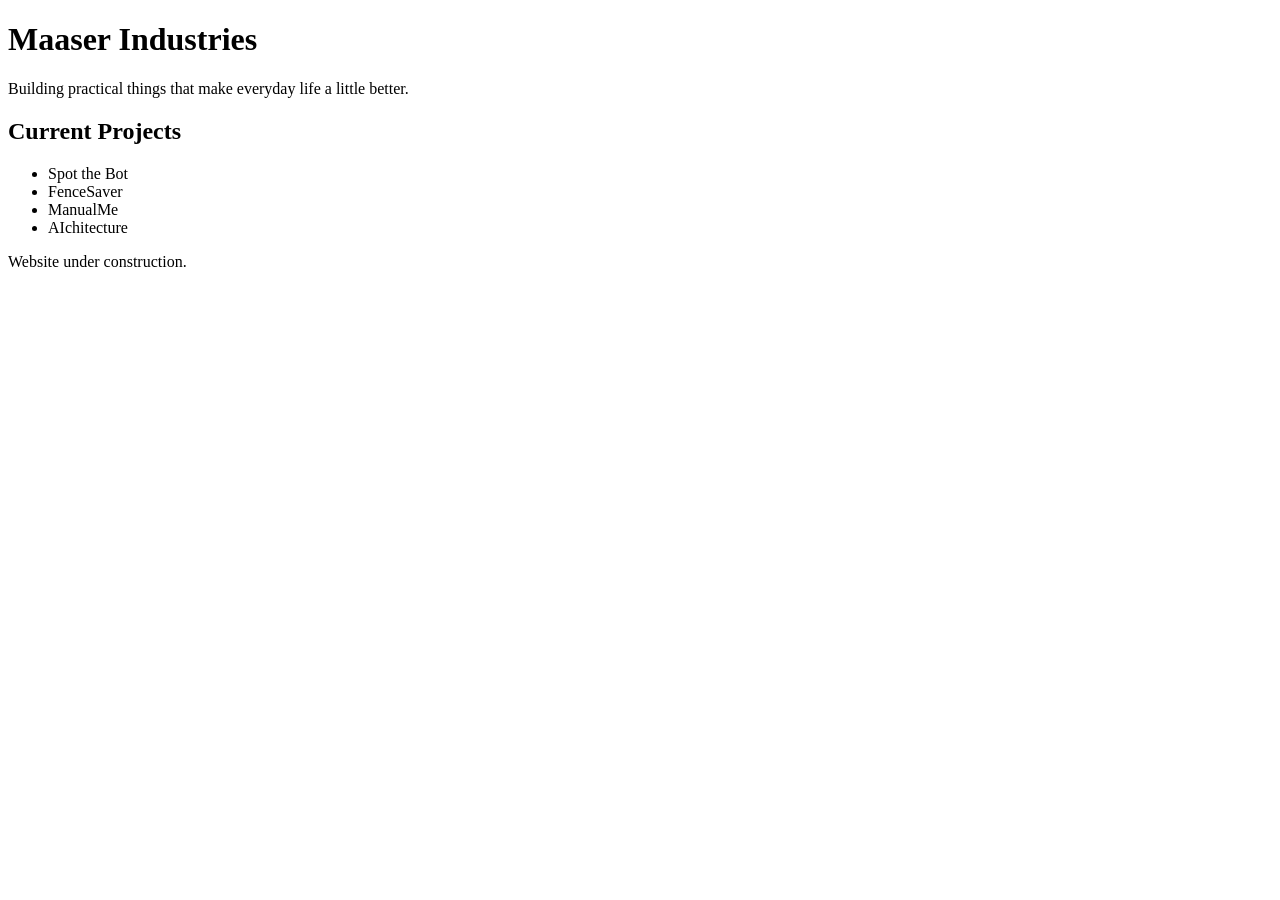
==== index.html @ af273f19 "Create index.html" ====
<!DOCTYPE html>
<html>
<head>
<title>Maaser Industries</title>
</head>
<body>

<h1>Maaser Industries</h1>

<p>Building practical things that make everyday life a little better.</p>

<h2>Current Projects</h2>

<ul>
<li>Spot the Bot</li>
<li>FenceSaver</li>
<li>ManualMe</li>
<li>AIchitecture</li>
</ul>

<p>Website under construction.</p>

</body>
</html>
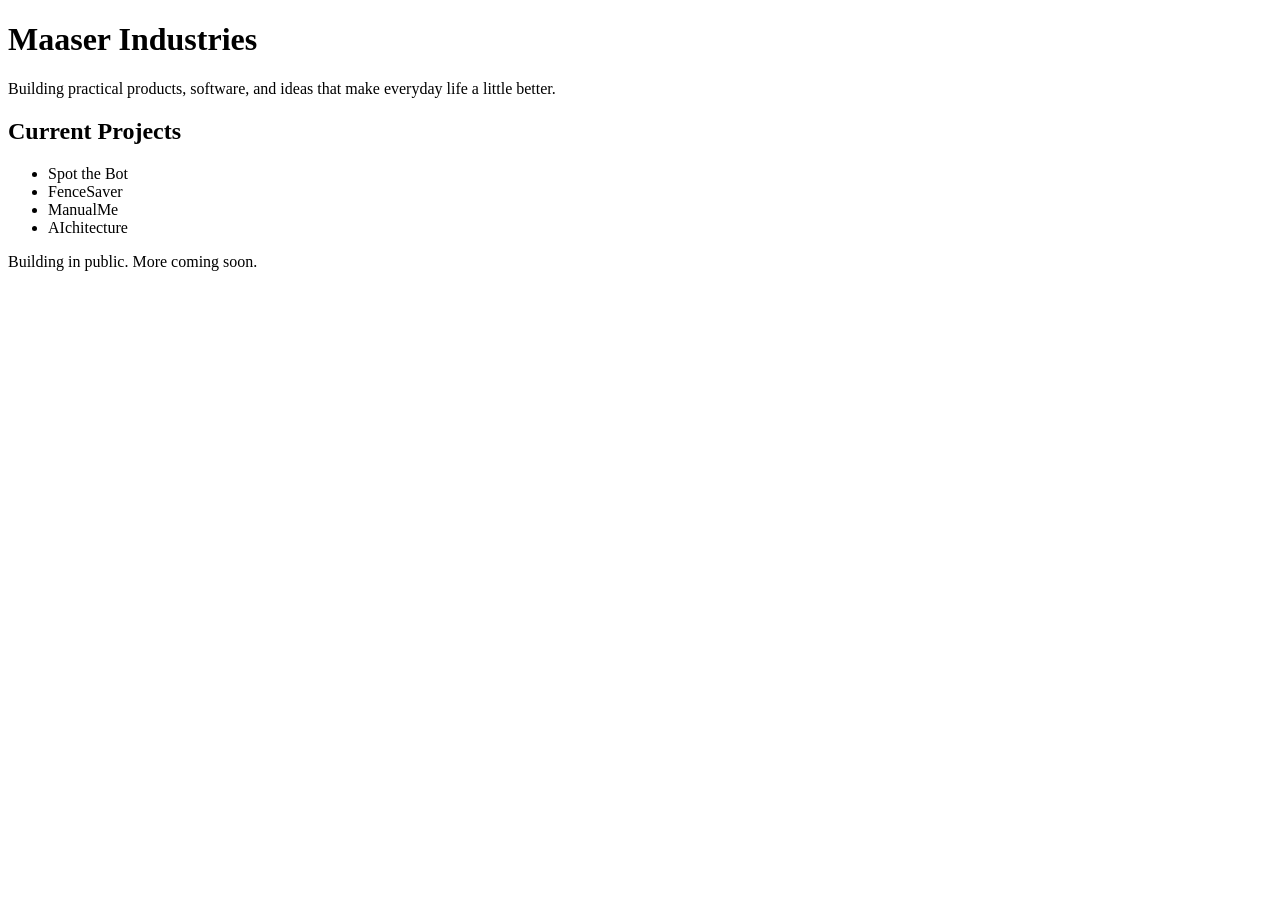
==== commit 40c70228: "Update index.html" ====
--- a/index.html
+++ b/index.html
@@ -1,24 +1,22 @@
 <!DOCTYPE html>
-<html>
+<html lang="en">
 <head>
-<title>Maaser Industries</title>
+  <meta charset="UTF-8" />
+  <meta name="viewport" content="width=device-width, initial-scale=1.0" />
+  <title>Maaser Industries</title>
 </head>
 <body>
+  <h1>Maaser Industries</h1>
+  <p>Building practical products, software, and ideas that make everyday life a little better.</p>
 
-<h1>Maaser Industries</h1>
+  <h2>Current Projects</h2>
+  <ul>
+    <li>Spot the Bot</li>
+    <li>FenceSaver</li>
+    <li>ManualMe</li>
+    <li>AIchitecture</li>
+  </ul>
 
-<p>Building practical things that make everyday life a little better.</p>
-
-<h2>Current Projects</h2>
-
-<ul>
-<li>Spot the Bot</li>
-<li>FenceSaver</li>
-<li>ManualMe</li>
-<li>AIchitecture</li>
-</ul>
-
-<p>Website under construction.</p>
-
+  <p>Building in public. More coming soon.</p>
 </body>
 </html>
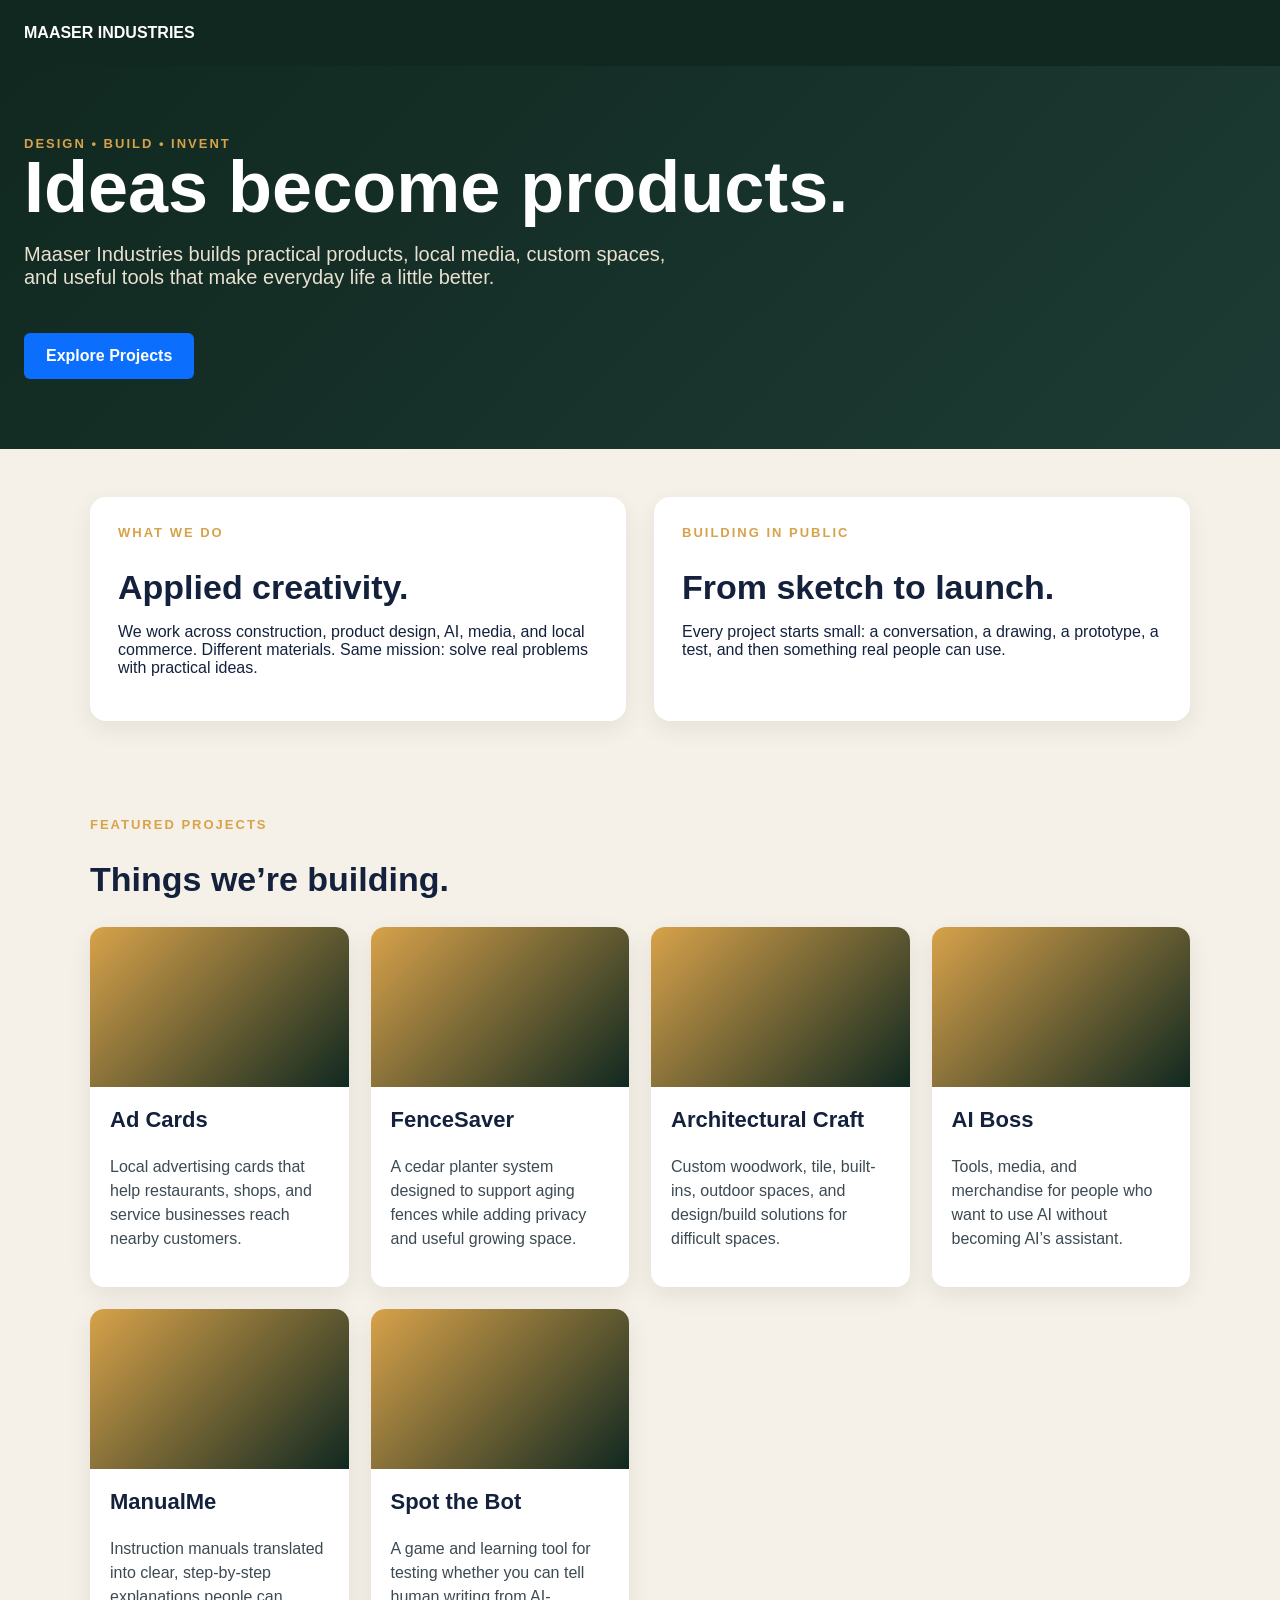
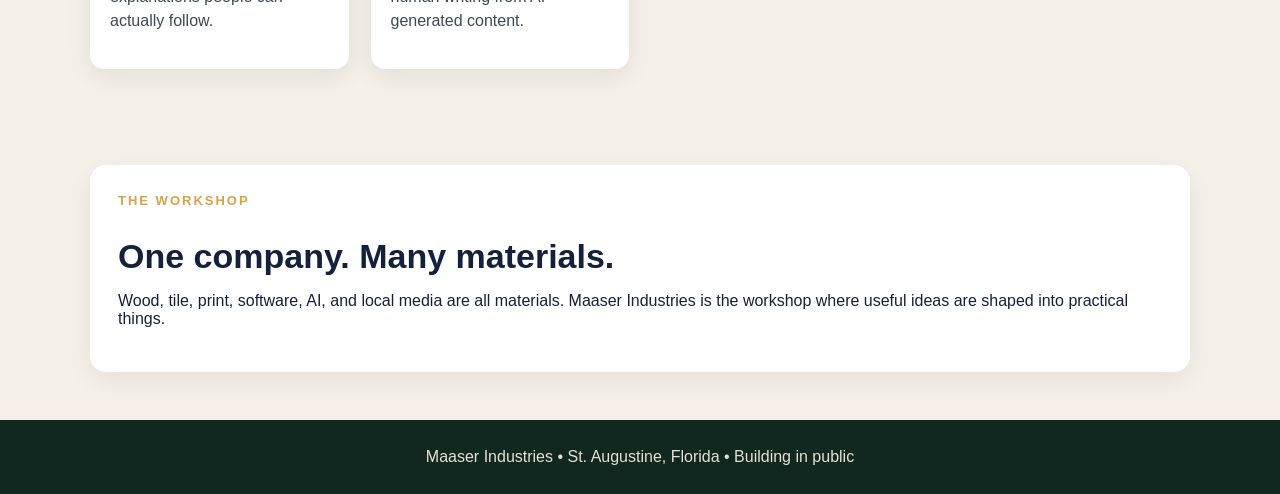
==== commit 154ed3fe: "Update index.html" ====
--- a/index.html
+++ b/index.html
@@ -4,19 +4,238 @@
   <meta charset="UTF-8" />
   <meta name="viewport" content="width=device-width, initial-scale=1.0" />
   <title>Maaser Industries</title>
+  <style>
+    body {
+      margin: 0;
+      font-family: Arial, sans-serif;
+      background: #f6f1e8;
+      color: #14213d;
+    }
+
+    header {
+      padding: 24px;
+      background: #102820;
+      color: white;
+    }
+
+    .hero {
+      padding: 70px 24px;
+      background: linear-gradient(135deg, #102820, #1d3b34);
+      color: white;
+    }
+
+    .hero h1 {
+      font-size: 48px;
+      line-height: 1;
+      margin: 0 0 18px;
+    }
+
+    .hero p {
+      font-size: 20px;
+      max-width: 650px;
+      color: #e8e0d0;
+    }
+
+    .tag {
+      color: #d8a24a;
+      text-transform: uppercase;
+      letter-spacing: 2px;
+      font-weight: bold;
+      font-size: 13px;
+    }
+
+    .button {
+      display: inline-block;
+      margin-top: 24px;
+      padding: 14px 22px;
+      background: #0b6efd;
+      color: white;
+      text-decoration: none;
+      border-radius: 6px;
+      font-weight: bold;
+    }
+
+    section {
+      padding: 48px 24px;
+      max-width: 1100px;
+      margin: auto;
+    }
+
+    h2 {
+      font-size: 34px;
+      margin-bottom: 12px;
+    }
+
+    .grid {
+      display: grid;
+      grid-template-columns: repeat(auto-fit, minmax(230px, 1fr));
+      gap: 22px;
+      margin-top: 28px;
+    }
+
+    .card {
+      background: white;
+      border-radius: 14px;
+      overflow: hidden;
+      box-shadow: 0 8px 24px rgba(0,0,0,.08);
+    }
+
+    .image {
+      height: 160px;
+      background: linear-gradient(135deg, #d8a24a, #102820);
+    }
+
+    .card-content {
+      padding: 20px;
+    }
+
+    .card h3 {
+      margin-top: 0;
+      font-size: 22px;
+    }
+
+    .card p {
+      color: #3d4a52;
+      line-height: 1.5;
+    }
+
+    .split {
+      display: grid;
+      grid-template-columns: 1fr;
+      gap: 28px;
+    }
+
+    .panel {
+      background: #fff;
+      padding: 28px;
+      border-radius: 16px;
+      box-shadow: 0 8px 24px rgba(0,0,0,.07);
+    }
+
+    footer {
+      padding: 28px;
+      background: #102820;
+      color: #e8e0d0;
+      text-align: center;
+    }
+
+    @media (min-width: 800px) {
+      .split {
+        grid-template-columns: 1fr 1fr;
+      }
+
+      .hero h1 {
+        font-size: 72px;
+      }
+    }
+  </style>
 </head>
+
 <body>
-  <h1>Maaser Industries</h1>
-  <p>Building practical products, software, and ideas that make everyday life a little better.</p>
-
-  <h2>Current Projects</h2>
-  <ul>
-    <li>Spot the Bot</li>
-    <li>FenceSaver</li>
-    <li>ManualMe</li>
-    <li>AIchitecture</li>
-  </ul>
-
-  <p>Building in public. More coming soon.</p>
+  <header>
+    <strong>MAASER INDUSTRIES</strong>
+  </header>
+
+  <div class="hero">
+    <div class="tag">Design • Build • Invent</div>
+    <h1>Ideas become products.</h1>
+    <p>
+      Maaser Industries builds practical products, local media, custom spaces,
+      and useful tools that make everyday life a little better.
+    </p>
+    <a class="button" href="#projects">Explore Projects</a>
+  </div>
+
+  <section>
+    <div class="split">
+      <div class="panel">
+        <div class="tag">What we do</div>
+        <h2>Applied creativity.</h2>
+        <p>
+          We work across construction, product design, AI, media, and local commerce.
+          Different materials. Same mission: solve real problems with practical ideas.
+        </p>
+      </div>
+
+      <div class="panel">
+        <div class="tag">Building in public</div>
+        <h2>From sketch to launch.</h2>
+        <p>
+          Every project starts small: a conversation, a drawing, a prototype,
+          a test, and then something real people can use.
+        </p>
+      </div>
+    </div>
+  </section>
+
+  <section id="projects">
+    <div class="tag">Featured projects</div>
+    <h2>Things we’re building.</h2>
+
+    <div class="grid">
+      <div class="card">
+        <div class="image"></div>
+        <div class="card-content">
+          <h3>Ad Cards</h3>
+          <p>Local advertising cards that help restaurants, shops, and service businesses reach nearby customers.</p>
+        </div>
+      </div>
+
+      <div class="card">
+        <div class="image"></div>
+        <div class="card-content">
+          <h3>FenceSaver</h3>
+          <p>A cedar planter system designed to support aging fences while adding privacy and useful growing space.</p>
+        </div>
+      </div>
+
+      <div class="card">
+        <div class="image"></div>
+        <div class="card-content">
+          <h3>Architectural Craft</h3>
+          <p>Custom woodwork, tile, built-ins, outdoor spaces, and design/build solutions for difficult spaces.</p>
+        </div>
+      </div>
+
+      <div class="card">
+        <div class="image"></div>
+        <div class="card-content">
+          <h3>AI Boss</h3>
+          <p>Tools, media, and merchandise for people who want to use AI without becoming AI’s assistant.</p>
+        </div>
+      </div>
+
+      <div class="card">
+        <div class="image"></div>
+        <div class="card-content">
+          <h3>ManualMe</h3>
+          <p>Instruction manuals translated into clear, step-by-step explanations people can actually follow.</p>
+        </div>
+      </div>
+
+      <div class="card">
+        <div class="image"></div>
+        <div class="card-content">
+          <h3>Spot the Bot</h3>
+          <p>A game and learning tool for testing whether you can tell human writing from AI-generated content.</p>
+        </div>
+      </div>
+    </div>
+  </section>
+
+  <section>
+    <div class="panel">
+      <div class="tag">The workshop</div>
+      <h2>One company. Many materials.</h2>
+      <p>
+        Wood, tile, print, software, AI, and local media are all materials.
+        Maaser Industries is the workshop where useful ideas are shaped into practical things.
+      </p>
+    </div>
+  </section>
+
+  <footer>
+    Maaser Industries • St. Augustine, Florida • Building in public
+  </footer>
 </body>
 </html>
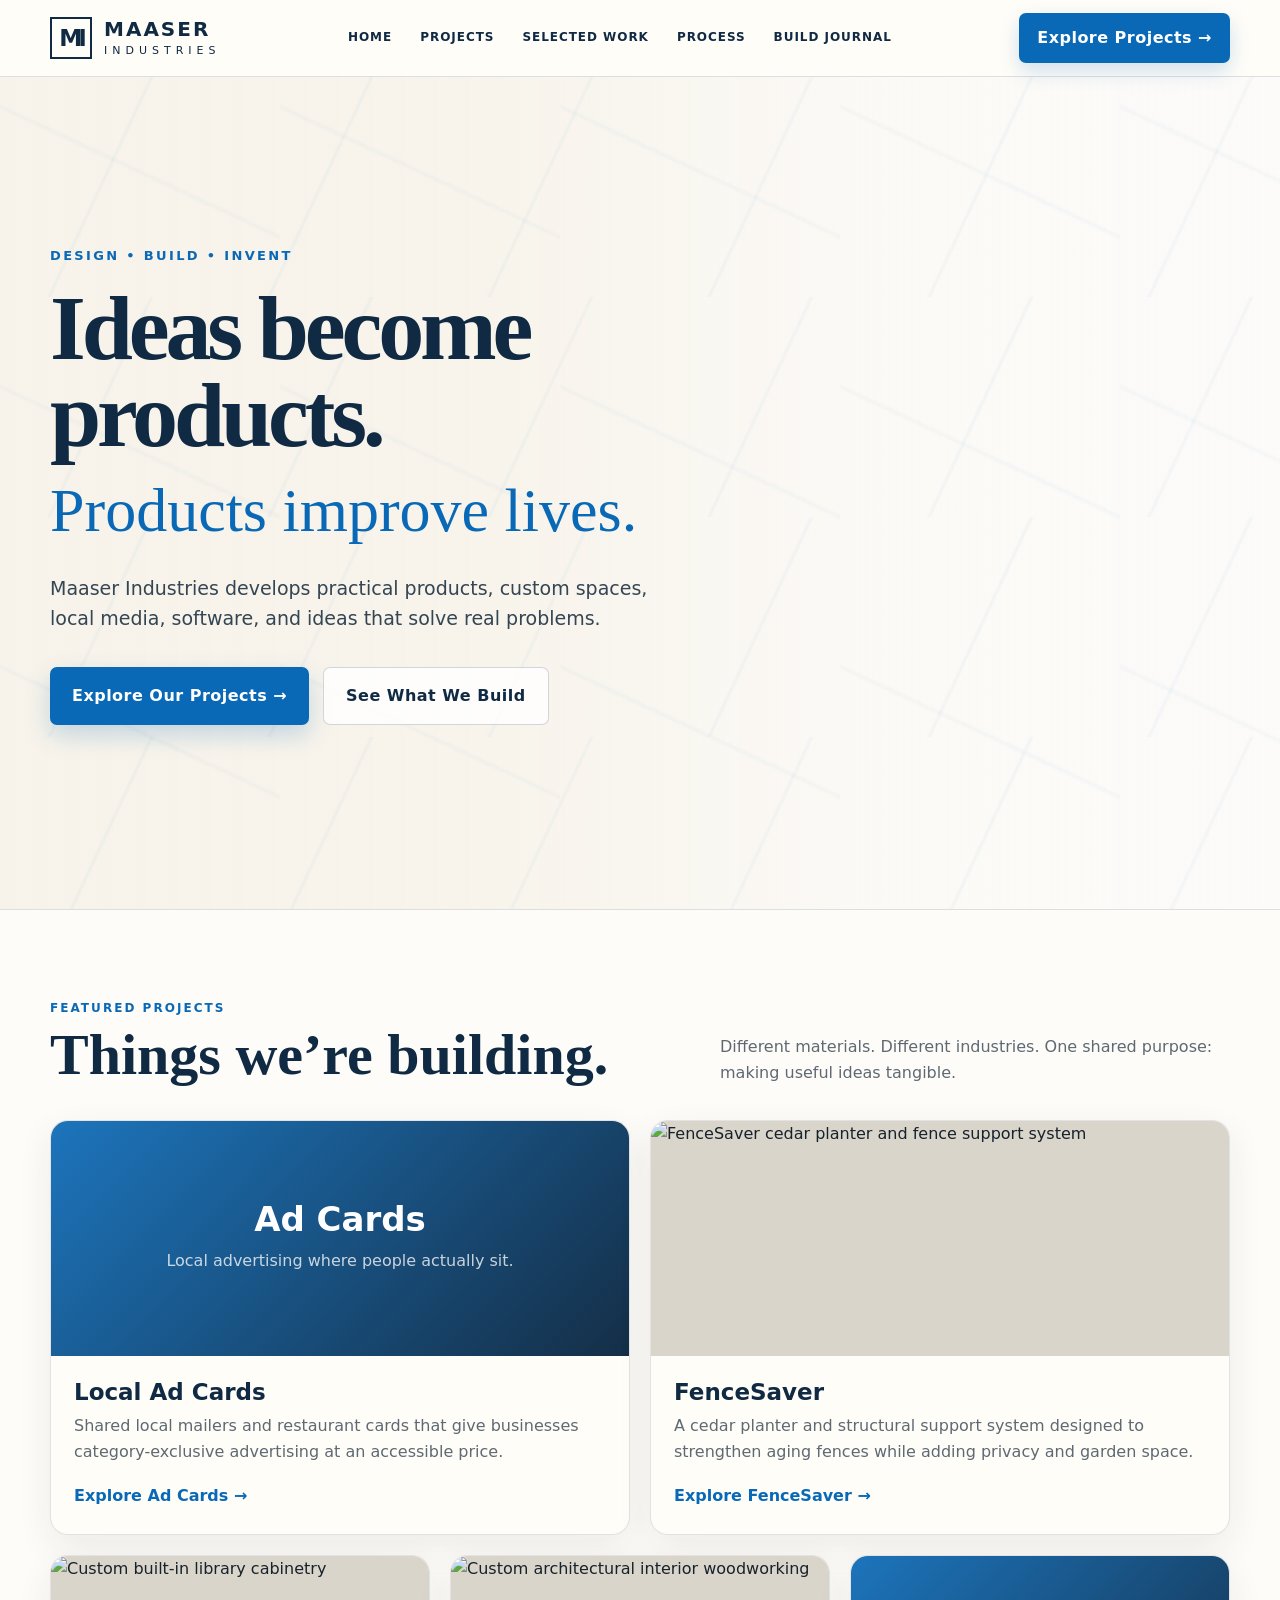
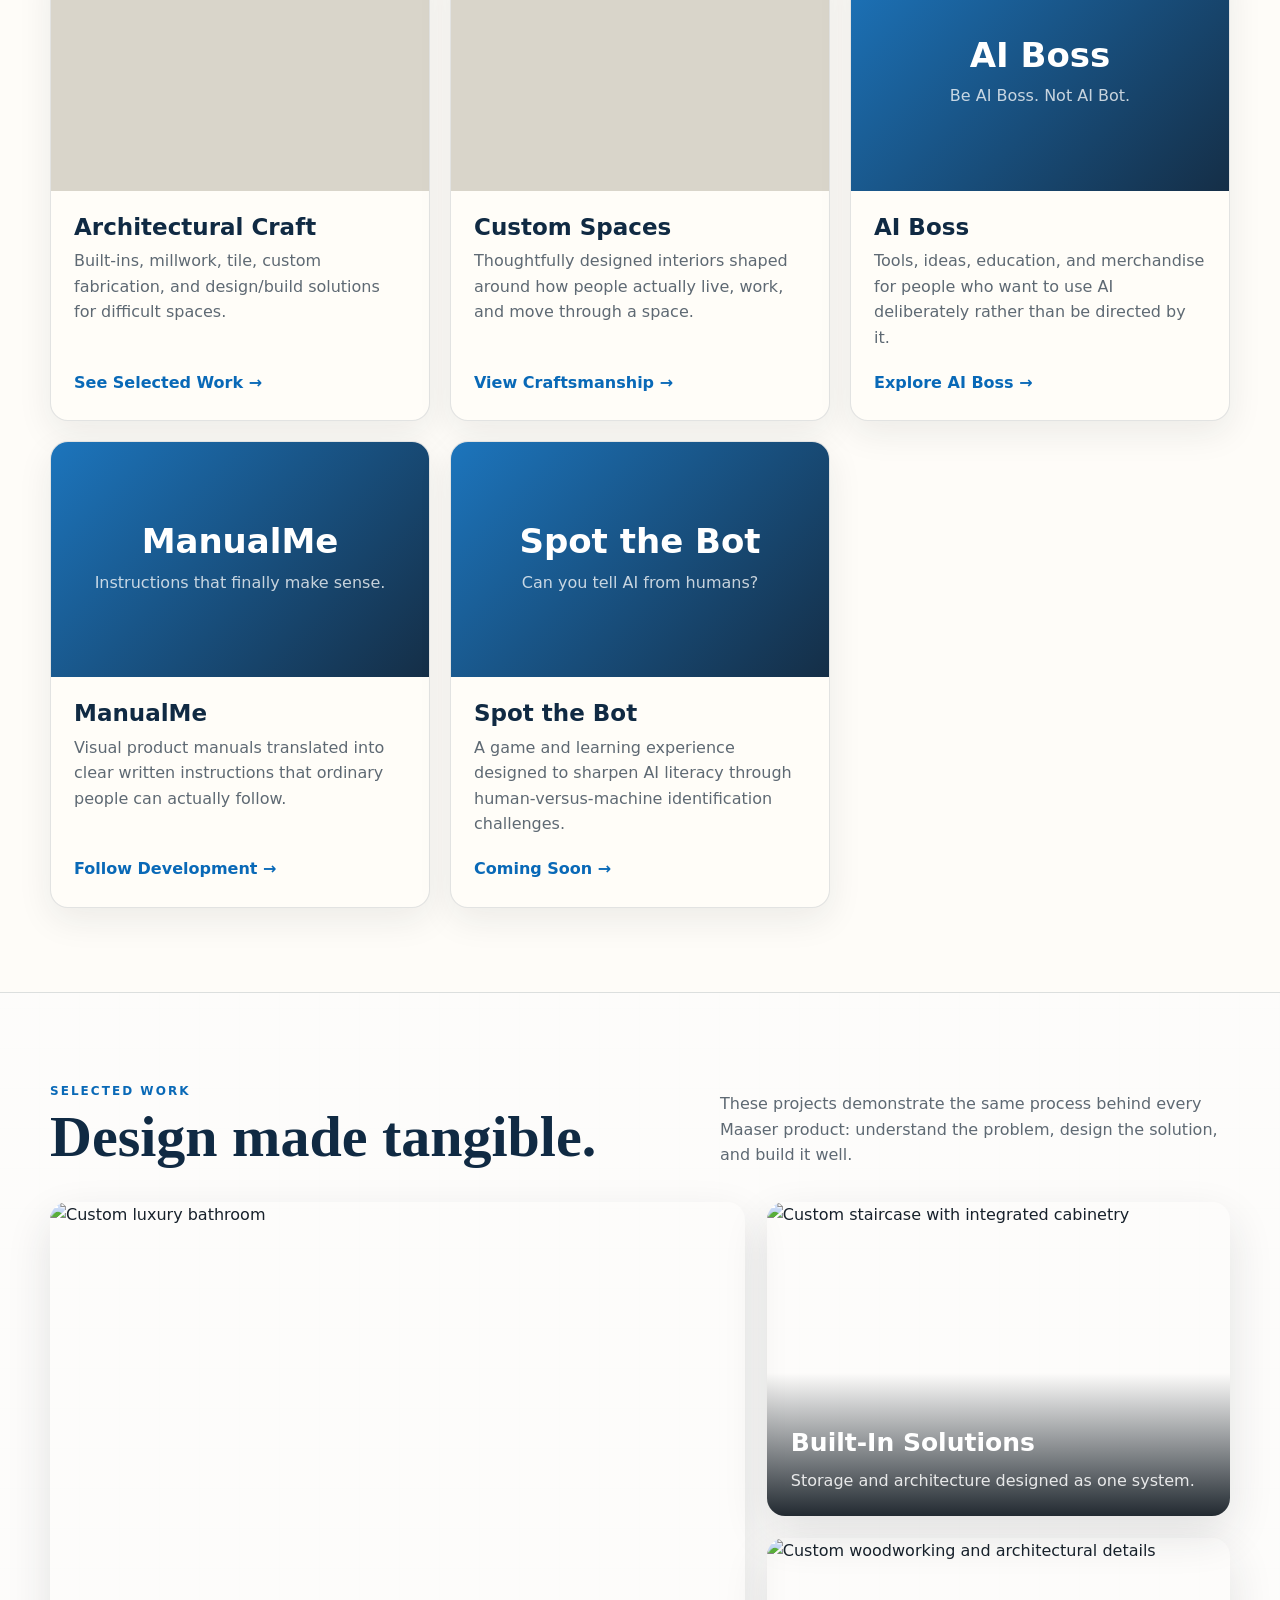
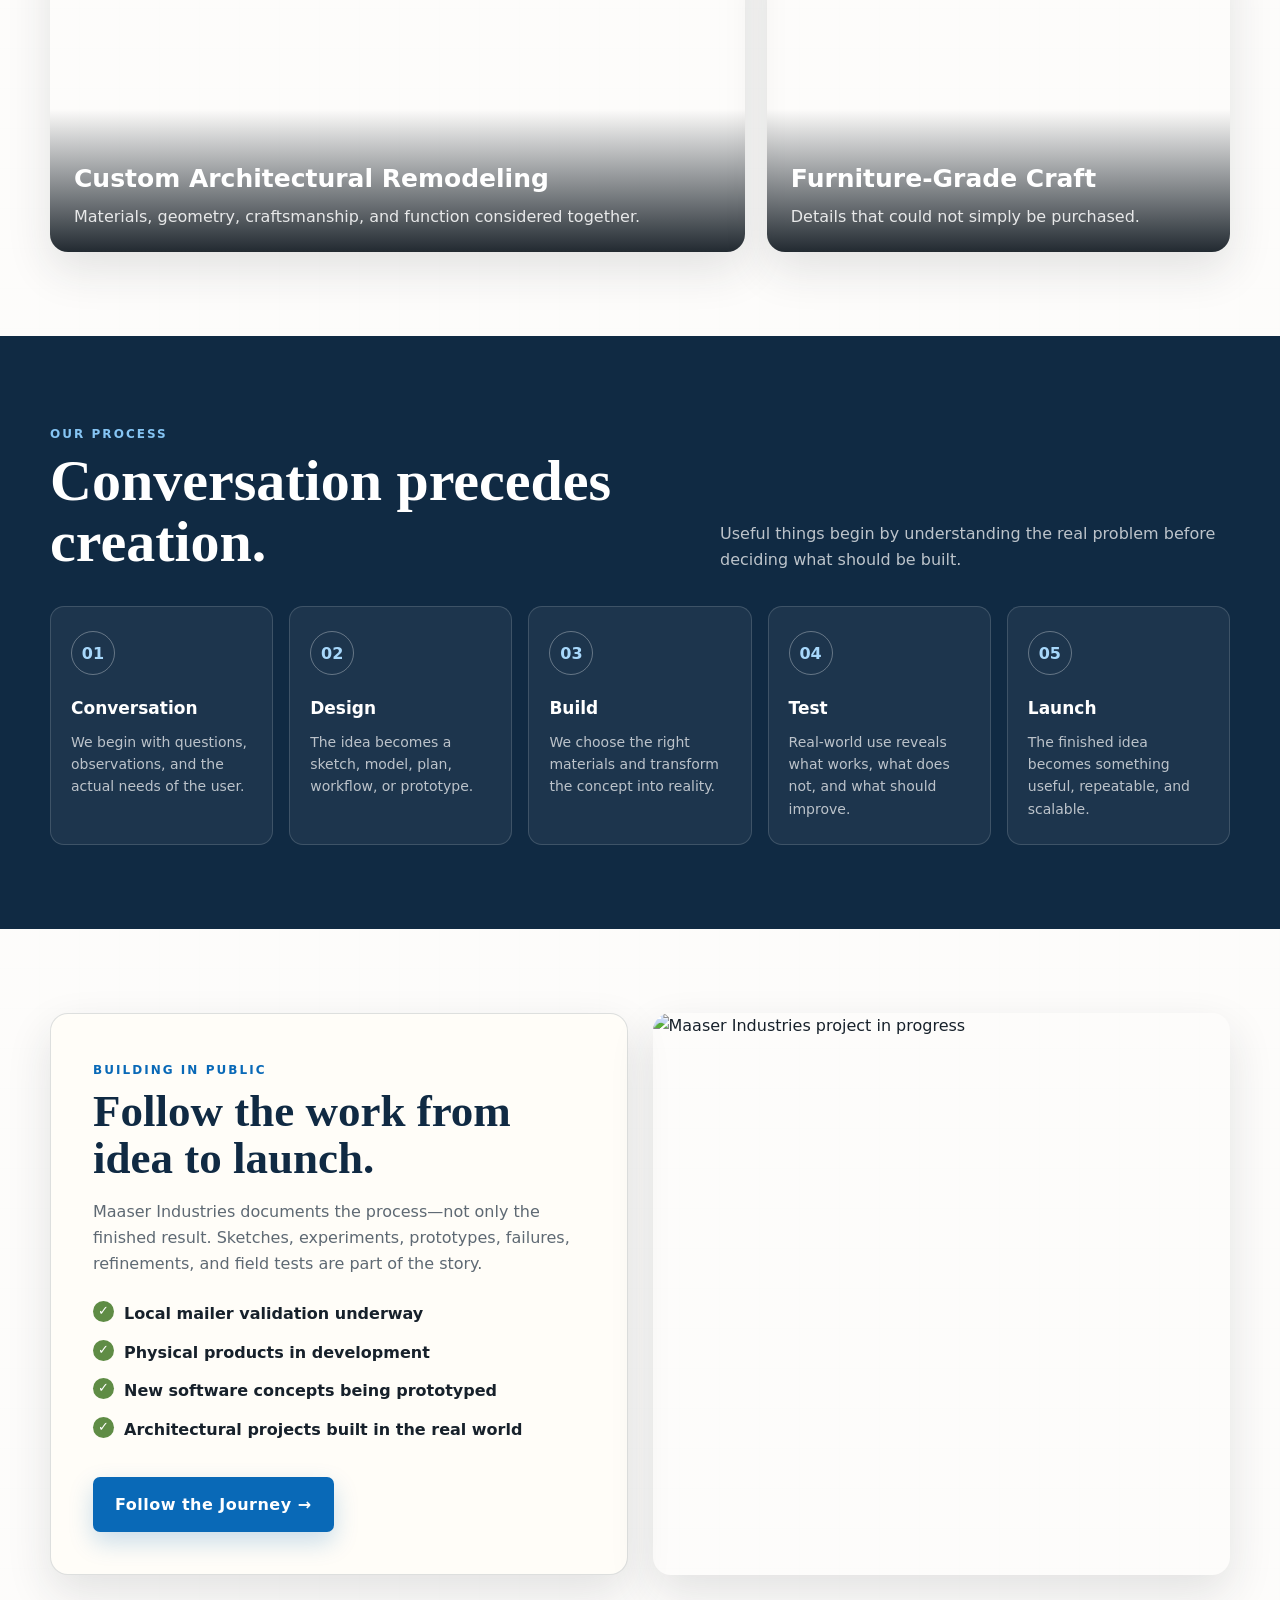
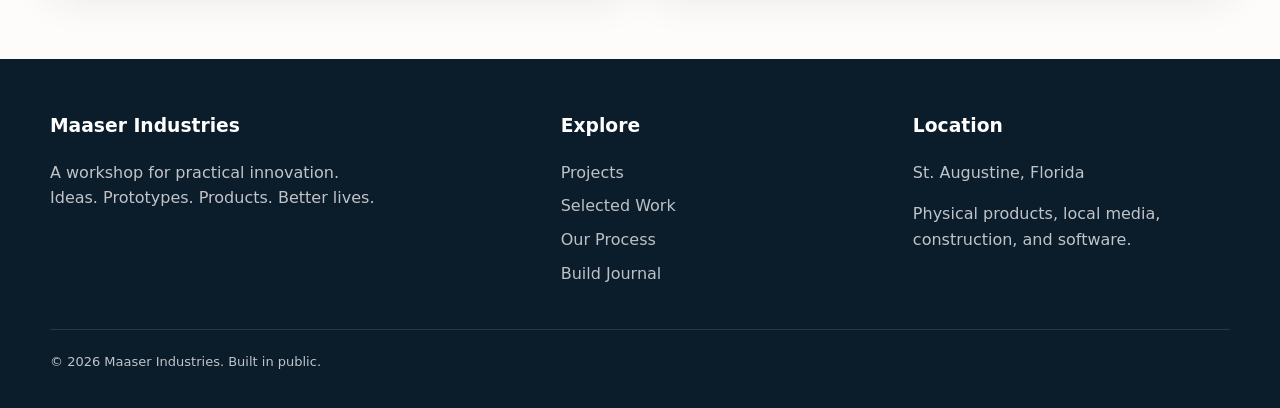
==== commit ca3876fa: "Update index.html" ====
--- a/index.html
+++ b/index.html
@@ -1,241 +1,1200 @@
 <!DOCTYPE html>
 <html lang="en">
 <head>
-  <meta charset="UTF-8" />
-  <meta name="viewport" content="width=device-width, initial-scale=1.0" />
-  <title>Maaser Industries</title>
+  <meta charset="UTF-8">
+  <meta name="viewport" content="width=device-width, initial-scale=1.0">
+
+  <title>Maaser Industries | Design • Build • Invent</title>
+
+  <meta
+    name="description"
+    content="Maaser Industries develops practical products, architectural craftsmanship, local media, software, and ideas that solve real problems."
+  >
+
   <style>
+    :root {
+      --navy: #102a43;
+      --blue: #0969b7;
+      --blue-dark: #07538f;
+      --green: #395d48;
+      --cream: #f5f0e7;
+      --paper: #fffdf8;
+      --wood: #b7824b;
+      --gold: #c99a53;
+      --ink: #17212b;
+      --muted: #5e6973;
+      --line: rgba(16, 42, 67, 0.14);
+      --shadow: 0 18px 45px rgba(30, 42, 50, 0.12);
+      --radius: 18px;
+    }
+
+    * {
+      box-sizing: border-box;
+    }
+
+    html {
+      scroll-behavior: smooth;
+    }
+
     body {
       margin: 0;
-      font-family: Arial, sans-serif;
-      background: #f6f1e8;
-      color: #14213d;
-    }
-
-    header {
-      padding: 24px;
-      background: #102820;
+      font-family:
+        Inter, ui-sans-serif, system-ui, -apple-system,
+        BlinkMacSystemFont, "Segoe UI", sans-serif;
+      background:
+        linear-gradient(rgba(255,255,255,.82), rgba(255,255,255,.82)),
+        repeating-linear-gradient(
+          0deg,
+          transparent 0,
+          transparent 39px,
+          rgba(9,105,183,.055) 40px
+        ),
+        repeating-linear-gradient(
+          90deg,
+          transparent 0,
+          transparent 39px,
+          rgba(9,105,183,.055) 40px
+        ),
+        var(--cream);
+      color: var(--ink);
+      line-height: 1.6;
+    }
+
+    img {
+      max-width: 100%;
+    }
+
+    a {
+      color: inherit;
+    }
+
+    .container {
+      width: min(1180px, calc(100% - 36px));
+      margin: auto;
+    }
+
+    /* Navigation */
+
+    .site-header {
+      position: sticky;
+      top: 0;
+      z-index: 100;
+      background: rgba(255, 253, 248, 0.93);
+      backdrop-filter: blur(14px);
+      border-bottom: 1px solid var(--line);
+    }
+
+    .nav {
+      min-height: 76px;
+      display: flex;
+      align-items: center;
+      justify-content: space-between;
+      gap: 24px;
+    }
+
+    .brand {
+      display: flex;
+      align-items: center;
+      gap: 12px;
+      text-decoration: none;
+      color: var(--navy);
+    }
+
+    .brand-mark {
+      width: 42px;
+      height: 42px;
+      border: 2px solid var(--navy);
+      display: grid;
+      place-items: center;
+      font-weight: 900;
+      font-size: 23px;
+      letter-spacing: -4px;
+    }
+
+    .brand-text {
+      line-height: 1.05;
+    }
+
+    .brand-text strong {
+      display: block;
+      font-size: 20px;
+      letter-spacing: 2px;
+    }
+
+    .brand-text span {
+      display: block;
+      font-size: 11px;
+      letter-spacing: 5px;
+      margin-top: 5px;
+    }
+
+    .nav-links {
+      display: flex;
+      align-items: center;
+      gap: 28px;
+    }
+
+    .nav-links a {
+      text-decoration: none;
+      text-transform: uppercase;
+      font-weight: 750;
+      letter-spacing: .08em;
+      font-size: 12px;
+      color: var(--navy);
+    }
+
+    .nav-links a:hover {
+      color: var(--blue);
+    }
+
+    .nav-button,
+    .button {
+      display: inline-flex;
+      align-items: center;
+      justify-content: center;
+      gap: 10px;
+      border-radius: 7px;
+      text-decoration: none;
+      font-weight: 800;
+      letter-spacing: .03em;
+      transition: transform .2s ease, box-shadow .2s ease, background .2s ease;
+    }
+
+    .nav-button {
+      padding: 12px 18px;
+      color: white !important;
+      background: var(--blue);
+      box-shadow: 0 8px 20px rgba(9, 105, 183, .2);
+    }
+
+    .nav-button:hover,
+    .button:hover {
+      transform: translateY(-2px);
+    }
+
+    /* Hero */
+
+    .hero {
+      position: relative;
+      min-height: 680px;
+      display: flex;
+      align-items: center;
+      overflow: hidden;
+      background:
+        linear-gradient(
+          90deg,
+          rgba(247, 243, 234, .98) 0%,
+          rgba(247, 243, 234, .92) 38%,
+          rgba(247, 243, 234, .3) 67%,
+          rgba(247, 243, 234, .08) 100%
+        ),
+        url("images/Fifth%20beams_02.WEBP") center / cover no-repeat;
+    }
+
+    .hero::before {
+      content: "";
+      position: absolute;
+      inset: 0;
+      opacity: .23;
+      pointer-events: none;
+      background:
+        linear-gradient(115deg, transparent 46%, rgba(9,105,183,.18) 47%, transparent 48%),
+        linear-gradient(25deg, transparent 60%, rgba(9,105,183,.14) 61%, transparent 62%);
+      background-size: 220px 220px, 280px 280px;
+    }
+
+    .hero-content {
+      position: relative;
+      z-index: 2;
+      width: min(660px, 100%);
+      padding: 85px 0 100px;
+    }
+
+    .eyebrow {
+      margin: 0 0 18px;
+      color: var(--blue);
+      text-transform: uppercase;
+      font-size: 13px;
+      font-weight: 900;
+      letter-spacing: .18em;
+    }
+
+    .hero h1 {
+      margin: 0;
+      max-width: 650px;
+      font-family: Georgia, "Times New Roman", serif;
+      color: var(--navy);
+      font-size: clamp(52px, 8vw, 92px);
+      line-height: .95;
+      letter-spacing: -.045em;
+    }
+
+    .hero-script {
+      display: block;
+      margin-top: 18px;
+      color: var(--blue);
+      font-family: "Brush Script MT", "Segoe Script", cursive;
+      font-size: clamp(36px, 5vw, 62px);
+      font-weight: 400;
+      line-height: 1.05;
+      letter-spacing: 0;
+    }
+
+    .hero-copy {
+      max-width: 610px;
+      margin: 30px 0 0;
+      color: #344553;
+      font-size: 19px;
+    }
+
+    .hero-actions {
+      display: flex;
+      flex-wrap: wrap;
+      gap: 14px;
+      margin-top: 34px;
+    }
+
+    .button {
+      padding: 15px 22px;
+      background: var(--blue);
       color: white;
-    }
-
-    .hero {
-      padding: 70px 24px;
-      background: linear-gradient(135deg, #102820, #1d3b34);
+      box-shadow: 0 10px 25px rgba(9,105,183,.22);
+    }
+
+    .button.secondary {
+      background: rgba(255,255,255,.78);
+      border: 1px solid rgba(16,42,67,.18);
+      color: var(--navy);
+      box-shadow: none;
+    }
+
+    /* General sections */
+
+    section {
+      padding: 84px 0;
+    }
+
+    .section-heading {
+      display: flex;
+      justify-content: space-between;
+      align-items: end;
+      gap: 30px;
+      margin-bottom: 34px;
+    }
+
+    .section-heading h2 {
+      margin: 5px 0 0;
+      color: var(--navy);
+      font-family: Georgia, "Times New Roman", serif;
+      font-size: clamp(38px, 5vw, 58px);
+      line-height: 1.05;
+    }
+
+    .section-heading p {
+      max-width: 510px;
+      margin: 0;
+      color: var(--muted);
+    }
+
+    .small-label {
+      color: var(--blue);
+      text-transform: uppercase;
+      font-weight: 900;
+      letter-spacing: .17em;
+      font-size: 12px;
+    }
+
+    /* Featured projects */
+
+    .projects {
+      background: rgba(255,253,248,.82);
+      border-top: 1px solid var(--line);
+      border-bottom: 1px solid var(--line);
+    }
+
+    .project-grid {
+      display: grid;
+      grid-template-columns: repeat(12, 1fr);
+      gap: 20px;
+    }
+
+    .project-card {
+      grid-column: span 4;
+      position: relative;
+      overflow: hidden;
+      min-height: 390px;
+      display: flex;
+      flex-direction: column;
+      background: var(--paper);
+      border: 1px solid rgba(16,42,67,.12);
+      border-radius: var(--radius);
+      box-shadow: 0 12px 35px rgba(24,35,42,.08);
+      transition: transform .25s ease, box-shadow .25s ease;
+    }
+
+    .project-card:hover {
+      transform: translateY(-5px);
+      box-shadow: var(--shadow);
+    }
+
+    .project-card.wide {
+      grid-column: span 6;
+    }
+
+    .project-image {
+      width: 100%;
+      height: 235px;
+      display: block;
+      object-fit: cover;
+      background: #d9d5ca;
+    }
+
+    .project-content {
+      padding: 23px 23px 25px;
+      display: flex;
+      flex: 1;
+      flex-direction: column;
+    }
+
+    .project-content h3 {
+      margin: 0 0 8px;
+      color: var(--navy);
+      font-size: 23px;
+      line-height: 1.15;
+    }
+
+    .project-content p {
+      margin: 0;
+      color: var(--muted);
+    }
+
+    .project-link {
+      display: inline-flex;
+      align-items: center;
+      gap: 8px;
+      margin-top: auto;
+      padding-top: 19px;
+      color: var(--blue);
+      text-decoration: none;
+      font-weight: 800;
+    }
+
+    .placeholder-image {
+      height: 235px;
+      display: grid;
+      place-items: center;
+      padding: 35px;
+      background:
+        linear-gradient(135deg, rgba(9,105,183,.92), rgba(16,42,67,.98));
       color: white;
-    }
-
-    .hero h1 {
-      font-size: 48px;
-      line-height: 1;
-      margin: 0 0 18px;
-    }
-
-    .hero p {
-      font-size: 20px;
-      max-width: 650px;
-      color: #e8e0d0;
-    }
-
-    .tag {
-      color: #d8a24a;
-      text-transform: uppercase;
-      letter-spacing: 2px;
-      font-weight: bold;
+      text-align: center;
+    }
+
+    .placeholder-image strong {
+      display: block;
+      font-size: 34px;
+      line-height: 1.05;
+    }
+
+    .placeholder-image span {
+      display: block;
+      margin-top: 10px;
+      opacity: .76;
+    }
+
+    /* Selected work */
+
+    .work-grid {
+      display: grid;
+      grid-template-columns: 1.2fr .8fr;
+      gap: 22px;
+    }
+
+    .work-large,
+    .work-small {
+      position: relative;
+      overflow: hidden;
+      border-radius: var(--radius);
+      box-shadow: var(--shadow);
+    }
+
+    .work-large {
+      min-height: 650px;
+    }
+
+    .work-small {
+      min-height: 314px;
+    }
+
+    .work-stack {
+      display: grid;
+      grid-template-rows: 1fr 1fr;
+      gap: 22px;
+    }
+
+    .work-grid img {
+      position: absolute;
+      inset: 0;
+      width: 100%;
+      height: 100%;
+      object-fit: cover;
+    }
+
+    .work-caption {
+      position: absolute;
+      inset: auto 0 0;
+      padding: 50px 24px 22px;
+      color: white;
+      background: linear-gradient(transparent, rgba(10,19,27,.9));
+    }
+
+    .work-caption h3 {
+      margin: 0 0 5px;
+      font-size: 25px;
+    }
+
+    .work-caption p {
+      margin: 0;
+      opacity: .86;
+    }
+
+    /* Process */
+
+    .process {
+      background: var(--navy);
+      color: white;
+    }
+
+    .process .small-label {
+      color: #86c5f4;
+    }
+
+    .process .section-heading h2 {
+      color: white;
+    }
+
+    .process .section-heading p {
+      color: rgba(255,255,255,.72);
+    }
+
+    .process-grid {
+      display: grid;
+      grid-template-columns: repeat(5, 1fr);
+      gap: 16px;
+    }
+
+    .process-step {
+      position: relative;
+      padding: 24px 20px;
+      border: 1px solid rgba(255,255,255,.15);
+      border-radius: 14px;
+      background: rgba(255,255,255,.055);
+    }
+
+    .step-number {
+      display: grid;
+      width: 44px;
+      height: 44px;
+      margin-bottom: 20px;
+      place-items: center;
+      border: 1px solid rgba(255,255,255,.32);
+      border-radius: 50%;
+      color: #a8d8fb;
+      font-weight: 900;
+    }
+
+    .process-step h3 {
+      margin: 0 0 8px;
+      color: white;
+      font-size: 17px;
+    }
+
+    .process-step p {
+      margin: 0;
+      color: rgba(255,255,255,.7);
+      font-size: 14px;
+    }
+
+    /* Building in public */
+
+    .journal-grid {
+      display: grid;
+      grid-template-columns: 1fr 1fr;
+      align-items: stretch;
+      gap: 25px;
+    }
+
+    .journal-copy,
+    .journal-image {
+      border-radius: var(--radius);
+      overflow: hidden;
+      box-shadow: var(--shadow);
+    }
+
+    .journal-copy {
+      padding: 42px;
+      background: var(--paper);
+      border: 1px solid var(--line);
+    }
+
+    .journal-copy h2 {
+      margin: 6px 0 18px;
+      color: var(--navy);
+      font-family: Georgia, "Times New Roman", serif;
+      font-size: 45px;
+      line-height: 1.04;
+    }
+
+    .journal-copy p {
+      color: var(--muted);
+    }
+
+    .check-list {
+      display: grid;
+      gap: 13px;
+      margin: 25px 0 0;
+      padding: 0;
+      list-style: none;
+    }
+
+    .check-list li {
+      position: relative;
+      padding-left: 31px;
+      font-weight: 650;
+    }
+
+    .check-list li::before {
+      content: "✓";
+      position: absolute;
+      left: 0;
+      top: 0;
+      display: grid;
+      place-items: center;
+      width: 21px;
+      height: 21px;
+      border-radius: 50%;
+      background: #5f8c45;
+      color: white;
       font-size: 13px;
     }
 
-    .button {
-      display: inline-block;
-      margin-top: 24px;
-      padding: 14px 22px;
-      background: #0b6efd;
+    .journal-image {
+      min-height: 470px;
+      position: relative;
+    }
+
+    .journal-image img {
+      width: 100%;
+      height: 100%;
+      object-fit: cover;
+      position: absolute;
+      inset: 0;
+    }
+
+    /* Footer */
+
+    footer {
+      padding: 52px 0 35px;
+      background: #0b1c2b;
+      color: rgba(255,255,255,.74);
+    }
+
+    .footer-grid {
+      display: grid;
+      grid-template-columns: 1.5fr 1fr 1fr;
+      gap: 35px;
+    }
+
+    footer h3 {
       color: white;
+      margin-top: 0;
+    }
+
+    footer a {
+      display: block;
+      margin: 8px 0;
+      color: rgba(255,255,255,.73);
       text-decoration: none;
-      border-radius: 6px;
-      font-weight: bold;
-    }
-
-    section {
-      padding: 48px 24px;
-      max-width: 1100px;
-      margin: auto;
-    }
-
-    h2 {
-      font-size: 34px;
-      margin-bottom: 12px;
-    }
-
-    .grid {
-      display: grid;
-      grid-template-columns: repeat(auto-fit, minmax(230px, 1fr));
-      gap: 22px;
-      margin-top: 28px;
-    }
-
-    .card {
-      background: white;
-      border-radius: 14px;
-      overflow: hidden;
-      box-shadow: 0 8px 24px rgba(0,0,0,.08);
-    }
-
-    .image {
-      height: 160px;
-      background: linear-gradient(135deg, #d8a24a, #102820);
-    }
-
-    .card-content {
-      padding: 20px;
-    }
-
-    .card h3 {
-      margin-top: 0;
-      font-size: 22px;
-    }
-
-    .card p {
-      color: #3d4a52;
-      line-height: 1.5;
-    }
-
-    .split {
-      display: grid;
-      grid-template-columns: 1fr;
-      gap: 28px;
-    }
-
-    .panel {
-      background: #fff;
-      padding: 28px;
-      border-radius: 16px;
-      box-shadow: 0 8px 24px rgba(0,0,0,.07);
-    }
-
-    footer {
-      padding: 28px;
-      background: #102820;
-      color: #e8e0d0;
-      text-align: center;
-    }
-
-    @media (min-width: 800px) {
-      .split {
+    }
+
+    footer a:hover {
+      color: white;
+    }
+
+    .copyright {
+      margin-top: 35px;
+      padding-top: 22px;
+      border-top: 1px solid rgba(255,255,255,.12);
+      font-size: 13px;
+    }
+
+    /* Responsive */
+
+    @media (max-width: 920px) {
+      .nav-links {
+        display: none;
+      }
+
+      .hero {
+        min-height: 720px;
+        align-items: end;
+        background:
+          linear-gradient(
+            0deg,
+            rgba(247,243,234,.98) 0%,
+            rgba(247,243,234,.91) 45%,
+            rgba(247,243,234,.25) 100%
+          ),
+          url("images/Fifth%20beams_02.WEBP") center / cover no-repeat;
+      }
+
+      .hero-content {
+        padding: 300px 0 70px;
+      }
+
+      .project-card,
+      .project-card.wide {
+        grid-column: span 6;
+      }
+
+      .work-grid,
+      .journal-grid {
+        grid-template-columns: 1fr;
+      }
+
+      .work-large {
+        min-height: 530px;
+      }
+
+      .process-grid {
+        grid-template-columns: repeat(2, 1fr);
+      }
+
+      .footer-grid {
         grid-template-columns: 1fr 1fr;
       }
-
-      .hero h1 {
-        font-size: 72px;
+    }
+
+    @media (max-width: 610px) {
+      .container {
+        width: min(100% - 26px, 1180px);
+      }
+
+      .brand-text strong {
+        font-size: 16px;
+      }
+
+      .brand-text span {
+        font-size: 9px;
+      }
+
+      .nav-button {
+        padding: 10px 12px;
+        font-size: 11px;
+      }
+
+      .hero {
+        min-height: 670px;
+      }
+
+      .hero-content {
+        padding: 260px 0 55px;
+      }
+
+      .hero-copy {
+        font-size: 16px;
+      }
+
+      section {
+        padding: 62px 0;
+      }
+
+      .section-heading {
+        display: block;
+      }
+
+      .section-heading p {
+        margin-top: 15px;
+      }
+
+      .project-card,
+      .project-card.wide {
+        grid-column: 1 / -1;
+      }
+
+      .project-image,
+      .placeholder-image {
+        height: 225px;
+      }
+
+      .process-grid {
+        grid-template-columns: 1fr;
+      }
+
+      .journal-copy {
+        padding: 28px 22px;
+      }
+
+      .footer-grid {
+        grid-template-columns: 1fr;
       }
     }
   </style>
 </head>
 
 <body>
-  <header>
-    <strong>MAASER INDUSTRIES</strong>
+
+  <header class="site-header">
+    <div class="container nav">
+
+      <a class="brand" href="#">
+        <div class="brand-mark">MI</div>
+
+        <div class="brand-text">
+          <strong>MAASER</strong>
+          <span>INDUSTRIES</span>
+        </div>
+      </a>
+
+      <nav class="nav-links">
+        <a href="#">Home</a>
+        <a href="#projects">Projects</a>
+        <a href="#work">Selected Work</a>
+        <a href="#process">Process</a>
+        <a href="#journal">Build Journal</a>
+      </nav>
+
+      <a class="nav-button" href="#projects">
+        Explore Projects →
+      </a>
+
+    </div>
   </header>
 
-  <div class="hero">
-    <div class="tag">Design • Build • Invent</div>
-    <h1>Ideas become products.</h1>
-    <p>
-      Maaser Industries builds practical products, local media, custom spaces,
-      and useful tools that make everyday life a little better.
-    </p>
-    <a class="button" href="#projects">Explore Projects</a>
-  </div>
-
-  <section>
-    <div class="split">
-      <div class="panel">
-        <div class="tag">What we do</div>
-        <h2>Applied creativity.</h2>
-        <p>
-          We work across construction, product design, AI, media, and local commerce.
-          Different materials. Same mission: solve real problems with practical ideas.
-        </p>
+
+  <main>
+
+    <section class="hero">
+      <div class="container">
+
+        <div class="hero-content">
+          <p class="eyebrow">Design • Build • Invent</p>
+
+          <h1>
+            Ideas become products.
+            <span class="hero-script">Products improve lives.</span>
+          </h1>
+
+          <p class="hero-copy">
+            Maaser Industries develops practical products, custom spaces,
+            local media, software, and ideas that solve real problems.
+          </p>
+
+          <div class="hero-actions">
+            <a class="button" href="#projects">
+              Explore Our Projects →
+            </a>
+
+            <a class="button secondary" href="#work">
+              See What We Build
+            </a>
+          </div>
+        </div>
+
       </div>
-
-      <div class="panel">
-        <div class="tag">Building in public</div>
-        <h2>From sketch to launch.</h2>
-        <p>
-          Every project starts small: a conversation, a drawing, a prototype,
-          a test, and then something real people can use.
-        </p>
-      </div>
-    </div>
-  </section>
-
-  <section id="projects">
-    <div class="tag">Featured projects</div>
-    <h2>Things we’re building.</h2>
-
-    <div class="grid">
-      <div class="card">
-        <div class="image"></div>
-        <div class="card-content">
-          <h3>Ad Cards</h3>
-          <p>Local advertising cards that help restaurants, shops, and service businesses reach nearby customers.</p>
+    </section>
+
+
+    <section class="projects" id="projects">
+      <div class="container">
+
+        <div class="section-heading">
+          <div>
+            <span class="small-label">Featured Projects</span>
+            <h2>Things we’re building.</h2>
+          </div>
+
+          <p>
+            Different materials. Different industries. One shared purpose:
+            making useful ideas tangible.
+          </p>
+        </div>
+
+        <div class="project-grid">
+
+          <article class="project-card wide">
+            <div class="placeholder-image">
+              <div>
+                <strong>Ad Cards</strong>
+                <span>Local advertising where people actually sit.</span>
+              </div>
+            </div>
+
+            <div class="project-content">
+              <h3>Local Ad Cards</h3>
+
+              <p>
+                Shared local mailers and restaurant cards that give businesses
+                category-exclusive advertising at an accessible price.
+              </p>
+
+              <a class="project-link" href="#">
+                Explore Ad Cards →
+              </a>
+            </div>
+          </article>
+
+
+          <article class="project-card wide">
+            <img
+              class="project-image"
+              src="images/FenceSaver%20perspective%20.jpeg"
+              alt="FenceSaver cedar planter and fence support system"
+            >
+
+            <div class="project-content">
+              <h3>FenceSaver</h3>
+
+              <p>
+                A cedar planter and structural support system designed to
+                strengthen aging fences while adding privacy and garden space.
+              </p>
+
+              <a class="project-link" href="#">
+                Explore FenceSaver →
+              </a>
+            </div>
+          </article>
+
+
+          <article class="project-card">
+            <img
+              class="project-image"
+              src="images/Maroni%20library_03.JPG"
+              alt="Custom built-in library cabinetry"
+            >
+
+            <div class="project-content">
+              <h3>Architectural Craft</h3>
+
+              <p>
+                Built-ins, millwork, tile, custom fabrication, and
+                design/build solutions for difficult spaces.
+              </p>
+
+              <a class="project-link" href="#work">
+                See Selected Work →
+              </a>
+            </div>
+          </article>
+
+
+          <article class="project-card">
+            <img
+              class="project-image"
+              src="images/Zemel_01.JPG"
+              alt="Custom architectural interior woodworking"
+            >
+
+            <div class="project-content">
+              <h3>Custom Spaces</h3>
+
+              <p>
+                Thoughtfully designed interiors shaped around how people
+                actually live, work, and move through a space.
+              </p>
+
+              <a class="project-link" href="#work">
+                View Craftsmanship →
+              </a>
+            </div>
+          </article>
+
+
+          <article class="project-card">
+            <div class="placeholder-image">
+              <div>
+                <strong>AI Boss</strong>
+                <span>Be AI Boss. Not AI Bot.</span>
+              </div>
+            </div>
+
+            <div class="project-content">
+              <h3>AI Boss</h3>
+
+              <p>
+                Tools, ideas, education, and merchandise for people who want
+                to use AI deliberately rather than be directed by it.
+              </p>
+
+              <a class="project-link" href="#">
+                Explore AI Boss →
+              </a>
+            </div>
+          </article>
+
+
+          <article class="project-card">
+            <div class="placeholder-image">
+              <div>
+                <strong>ManualMe</strong>
+                <span>Instructions that finally make sense.</span>
+              </div>
+            </div>
+
+            <div class="project-content">
+              <h3>ManualMe</h3>
+
+              <p>
+                Visual product manuals translated into clear written
+                instructions that ordinary people can actually follow.
+              </p>
+
+              <a class="project-link" href="#">
+                Follow Development →
+              </a>
+            </div>
+          </article>
+
+
+          <article class="project-card">
+            <div class="placeholder-image">
+              <div>
+                <strong>Spot the Bot</strong>
+                <span>Can you tell AI from humans?</span>
+              </div>
+            </div>
+
+            <div class="project-content">
+              <h3>Spot the Bot</h3>
+
+              <p>
+                A game and learning experience designed to sharpen AI literacy
+                through human-versus-machine identification challenges.
+              </p>
+
+              <a class="project-link" href="#">
+                Coming Soon →
+              </a>
+            </div>
+          </article>
+
         </div>
       </div>
-
-      <div class="card">
-        <div class="image"></div>
-        <div class="card-content">
-          <h3>FenceSaver</h3>
-          <p>A cedar planter system designed to support aging fences while adding privacy and useful growing space.</p>
+    </section>
+
+
+    <section id="work">
+      <div class="container">
+
+        <div class="section-heading">
+          <div>
+            <span class="small-label">Selected Work</span>
+            <h2>Design made tangible.</h2>
+          </div>
+
+          <p>
+            These projects demonstrate the same process behind every Maaser
+            product: understand the problem, design the solution, and build it well.
+          </p>
+        </div>
+
+        <div class="work-grid">
+
+          <article class="work-large">
+            <img
+              src="images/Fifth%20bath_02.WEBP"
+              alt="Custom luxury bathroom"
+            >
+
+            <div class="work-caption">
+              <h3>Custom Architectural Remodeling</h3>
+              <p>
+                Materials, geometry, craftsmanship, and function considered together.
+              </p>
+            </div>
+          </article>
+
+
+          <div class="work-stack">
+
+            <article class="work-small">
+              <img
+                src="images/Cabinet%20stair_01.WEBP"
+                alt="Custom staircase with integrated cabinetry"
+              >
+
+              <div class="work-caption">
+                <h3>Built-In Solutions</h3>
+                <p>Storage and architecture designed as one system.</p>
+              </div>
+            </article>
+
+
+            <article class="work-small">
+              <img
+                src="images/Zemel_02.JPG"
+                alt="Custom woodworking and architectural details"
+              >
+
+              <div class="work-caption">
+                <h3>Furniture-Grade Craft</h3>
+                <p>Details that could not simply be purchased.</p>
+              </div>
+            </article>
+
+          </div>
+
         </div>
       </div>
-
-      <div class="card">
-        <div class="image"></div>
-        <div class="card-content">
-          <h3>Architectural Craft</h3>
-          <p>Custom woodwork, tile, built-ins, outdoor spaces, and design/build solutions for difficult spaces.</p>
+    </section>
+
+
+    <section class="process" id="process">
+      <div class="container">
+
+        <div class="section-heading">
+          <div>
+            <span class="small-label">Our Process</span>
+            <h2>Conversation precedes creation.</h2>
+          </div>
+
+          <p>
+            Useful things begin by understanding the real problem before deciding
+            what should be built.
+          </p>
         </div>
+
+        <div class="process-grid">
+
+          <article class="process-step">
+            <div class="step-number">01</div>
+            <h3>Conversation</h3>
+            <p>
+              We begin with questions, observations, and the actual needs of the user.
+            </p>
+          </article>
+
+          <article class="process-step">
+            <div class="step-number">02</div>
+            <h3>Design</h3>
+            <p>
+              The idea becomes a sketch, model, plan, workflow, or prototype.
+            </p>
+          </article>
+
+          <article class="process-step">
+            <div class="step-number">03</div>
+            <h3>Build</h3>
+            <p>
+              We choose the right materials and transform the concept into reality.
+            </p>
+          </article>
+
+          <article class="process-step">
+            <div class="step-number">04</div>
+            <h3>Test</h3>
+            <p>
+              Real-world use reveals what works, what does not, and what should improve.
+            </p>
+          </article>
+
+          <article class="process-step">
+            <div class="step-number">05</div>
+            <h3>Launch</h3>
+            <p>
+              The finished idea becomes something useful, repeatable, and scalable.
+            </p>
+          </article>
+
+        </div>
+
       </div>
-
-      <div class="card">
-        <div class="image"></div>
-        <div class="card-content">
-          <h3>AI Boss</h3>
-          <p>Tools, media, and merchandise for people who want to use AI without becoming AI’s assistant.</p>
+    </section>
+
+
+    <section id="journal">
+      <div class="container">
+
+        <div class="journal-grid">
+
+          <div class="journal-copy">
+            <span class="small-label">Building in Public</span>
+
+            <h2>Follow the work from idea to launch.</h2>
+
+            <p>
+              Maaser Industries documents the process—not only the finished
+              result. Sketches, experiments, prototypes, failures, refinements,
+              and field tests are part of the story.
+            </p>
+
+            <ul class="check-list">
+              <li>Local mailer validation underway</li>
+              <li>Physical products in development</li>
+              <li>New software concepts being prototyped</li>
+              <li>Architectural projects built in the real world</li>
+            </ul>
+
+            <div class="hero-actions">
+              <a class="button" href="#">
+                Follow the Journey →
+              </a>
+            </div>
+          </div>
+
+
+          <div class="journal-image">
+            <img
+              src="images/Fifth%20up%20bath_02.WEBP"
+              alt="Maaser Industries project in progress"
+            >
+          </div>
+
         </div>
+
       </div>
-
-      <div class="card">
-        <div class="image"></div>
-        <div class="card-content">
-          <h3>ManualMe</h3>
-          <p>Instruction manuals translated into clear, step-by-step explanations people can actually follow.</p>
+    </section>
+
+  </main>
+
+
+  <footer>
+    <div class="container">
+
+      <div class="footer-grid">
+
+        <div>
+          <h3>Maaser Industries</h3>
+
+          <p>
+            A workshop for practical innovation.<br>
+            Ideas. Prototypes. Products. Better lives.
+          </p>
         </div>
+
+        <div>
+          <h3>Explore</h3>
+          <a href="#projects">Projects</a>
+          <a href="#work">Selected Work</a>
+          <a href="#process">Our Process</a>
+          <a href="#journal">Build Journal</a>
+        </div>
+
+        <div>
+          <h3>Location</h3>
+          <p>St. Augustine, Florida</p>
+          <p>Physical products, local media, construction, and software.</p>
+        </div>
+
       </div>
 
-      <div class="card">
-        <div class="image"></div>
-        <div class="card-content">
-          <h3>Spot the Bot</h3>
-          <p>A game and learning tool for testing whether you can tell human writing from AI-generated content.</p>
-        </div>
+      <div class="copyright">
+        © 2026 Maaser Industries. Built in public.
       </div>
+
     </div>
-  </section>
-
-  <section>
-    <div class="panel">
-      <div class="tag">The workshop</div>
-      <h2>One company. Many materials.</h2>
-      <p>
-        Wood, tile, print, software, AI, and local media are all materials.
-        Maaser Industries is the workshop where useful ideas are shaped into practical things.
-      </p>
-    </div>
-  </section>
-
-  <footer>
-    Maaser Industries • St. Augustine, Florida • Building in public
   </footer>
+
 </body>
 </html>
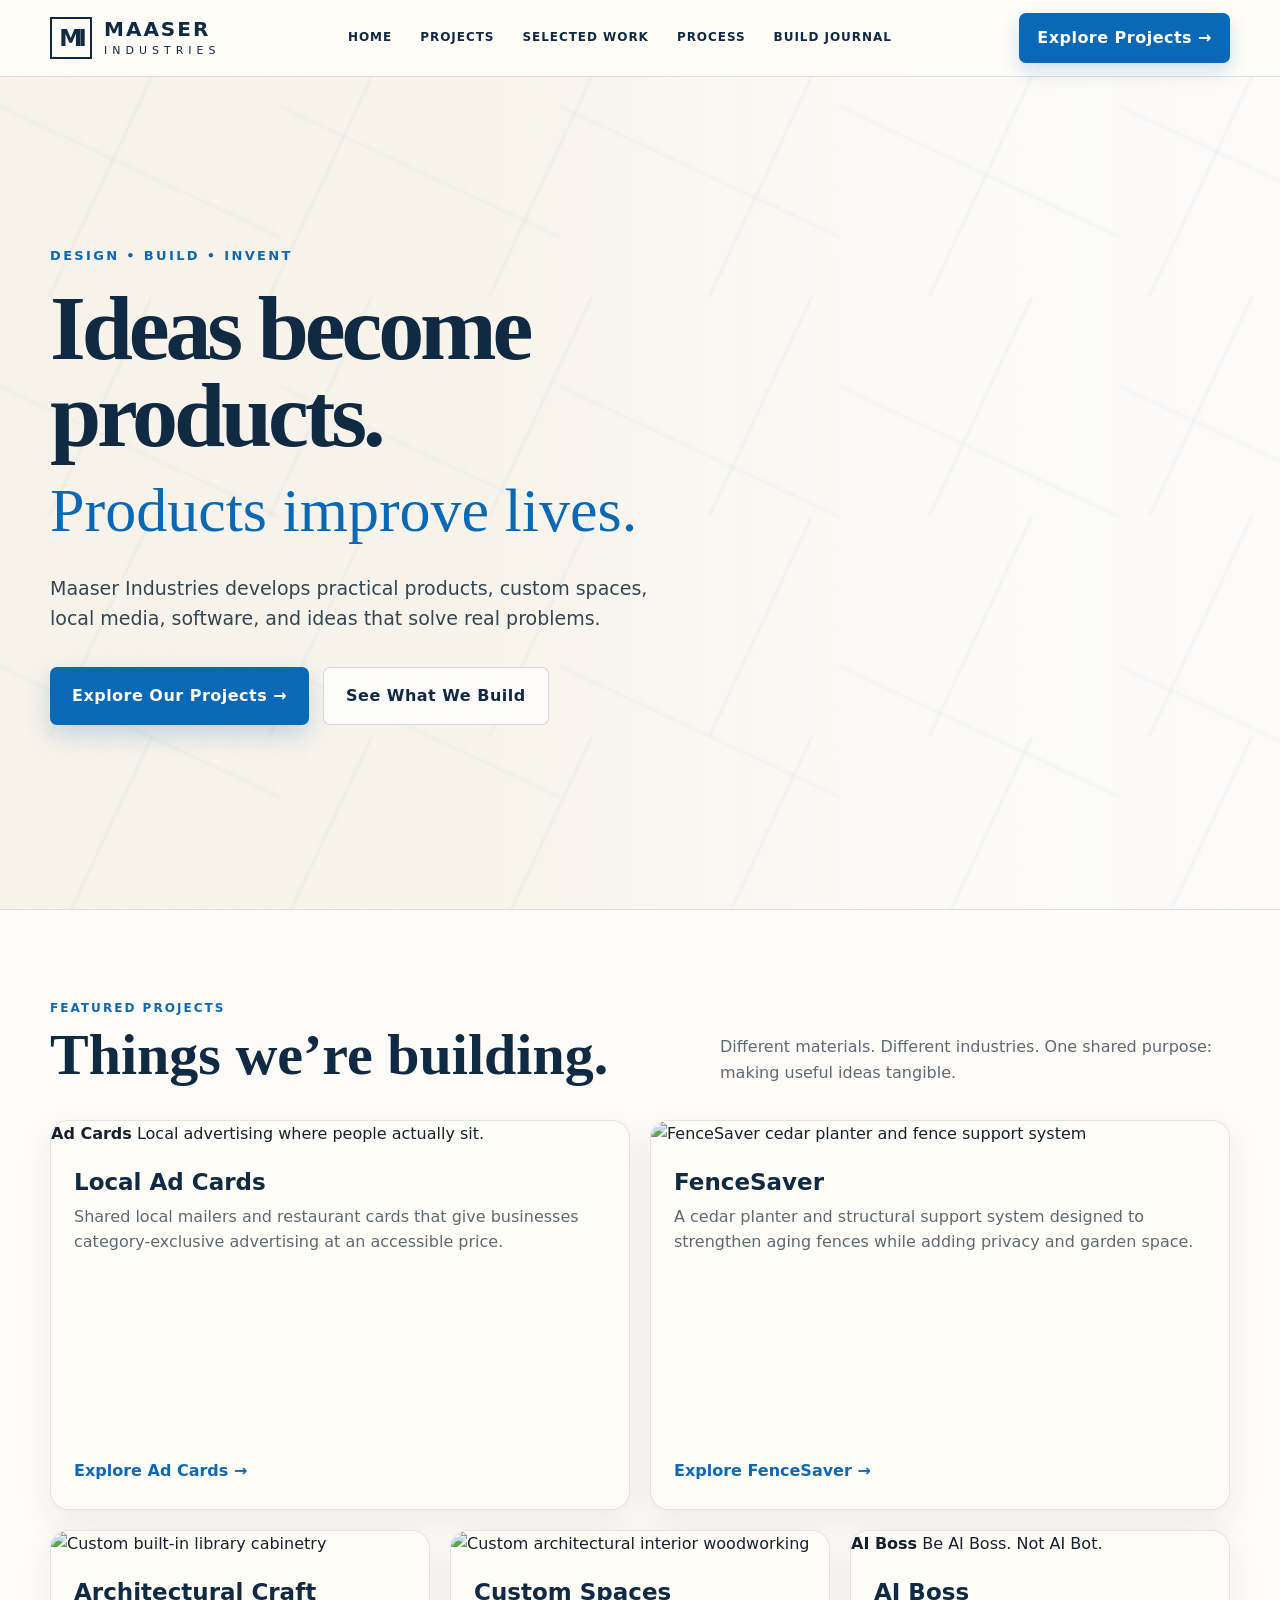
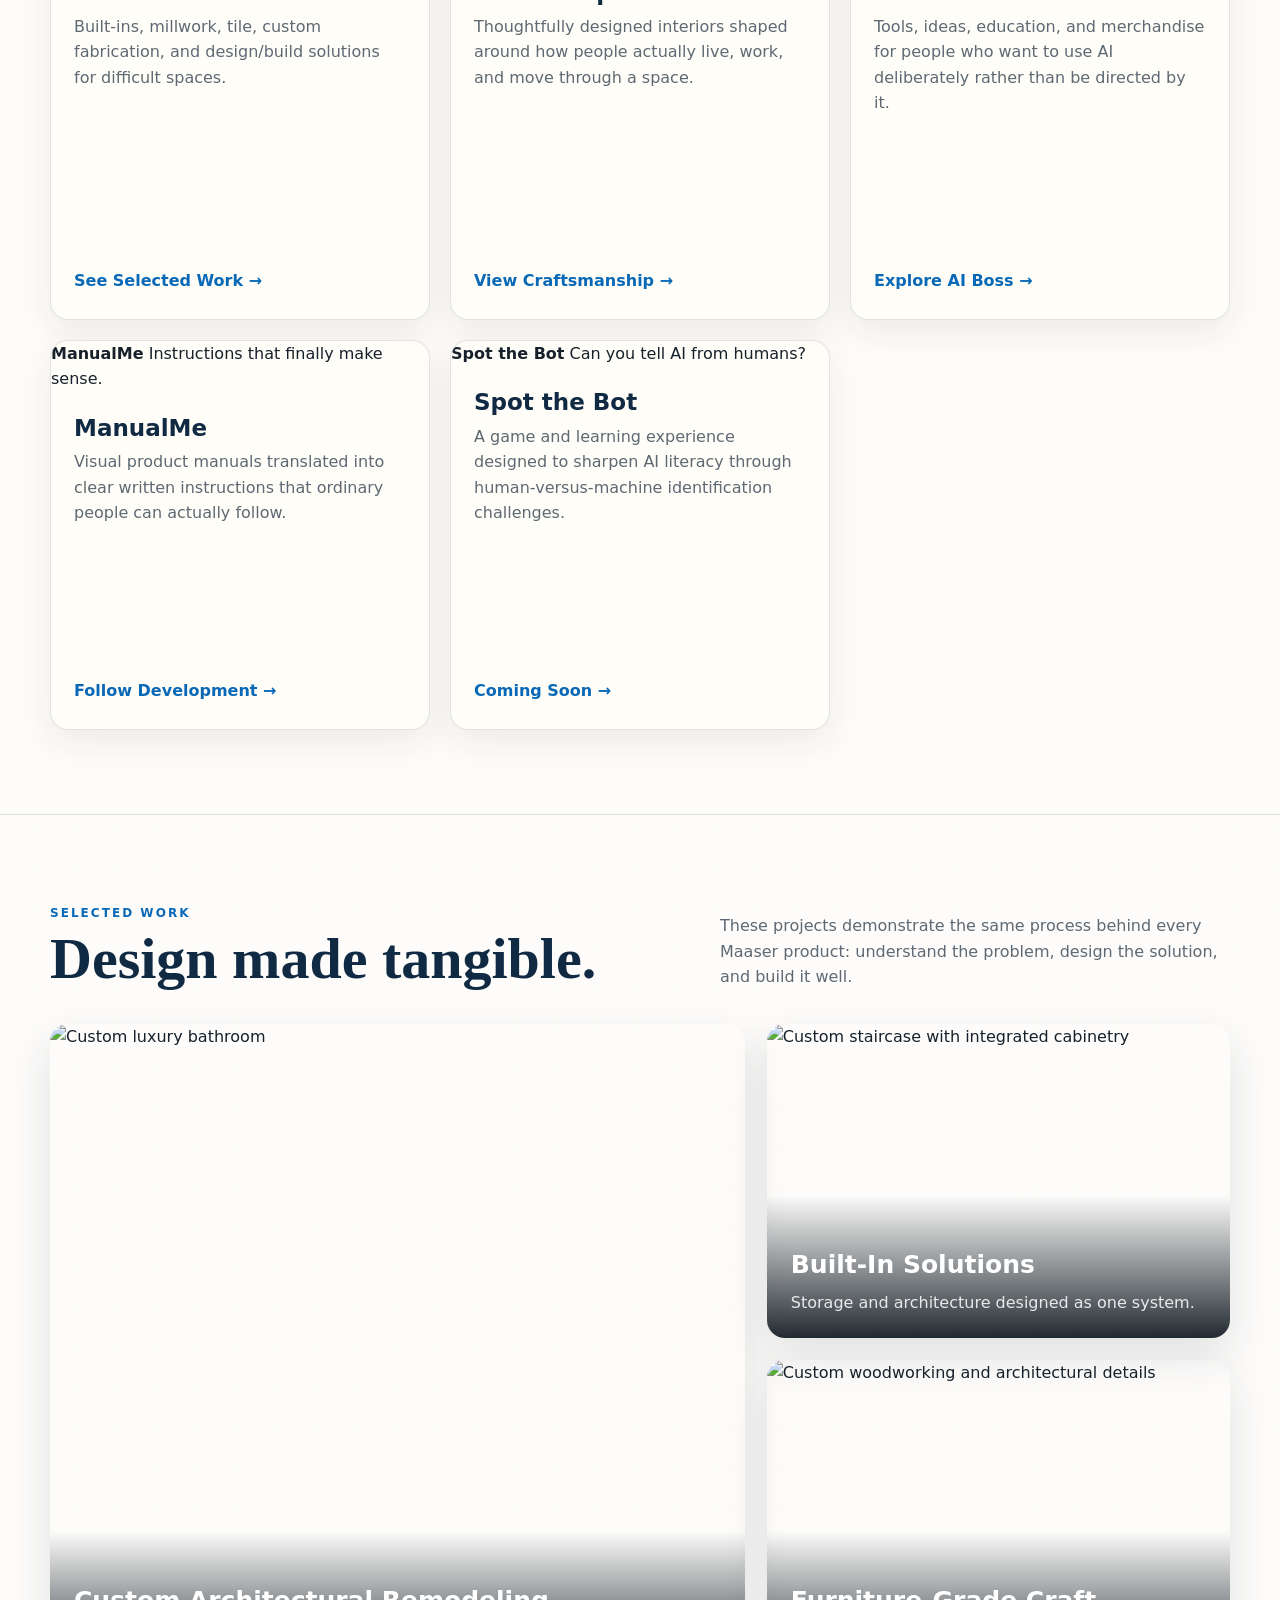
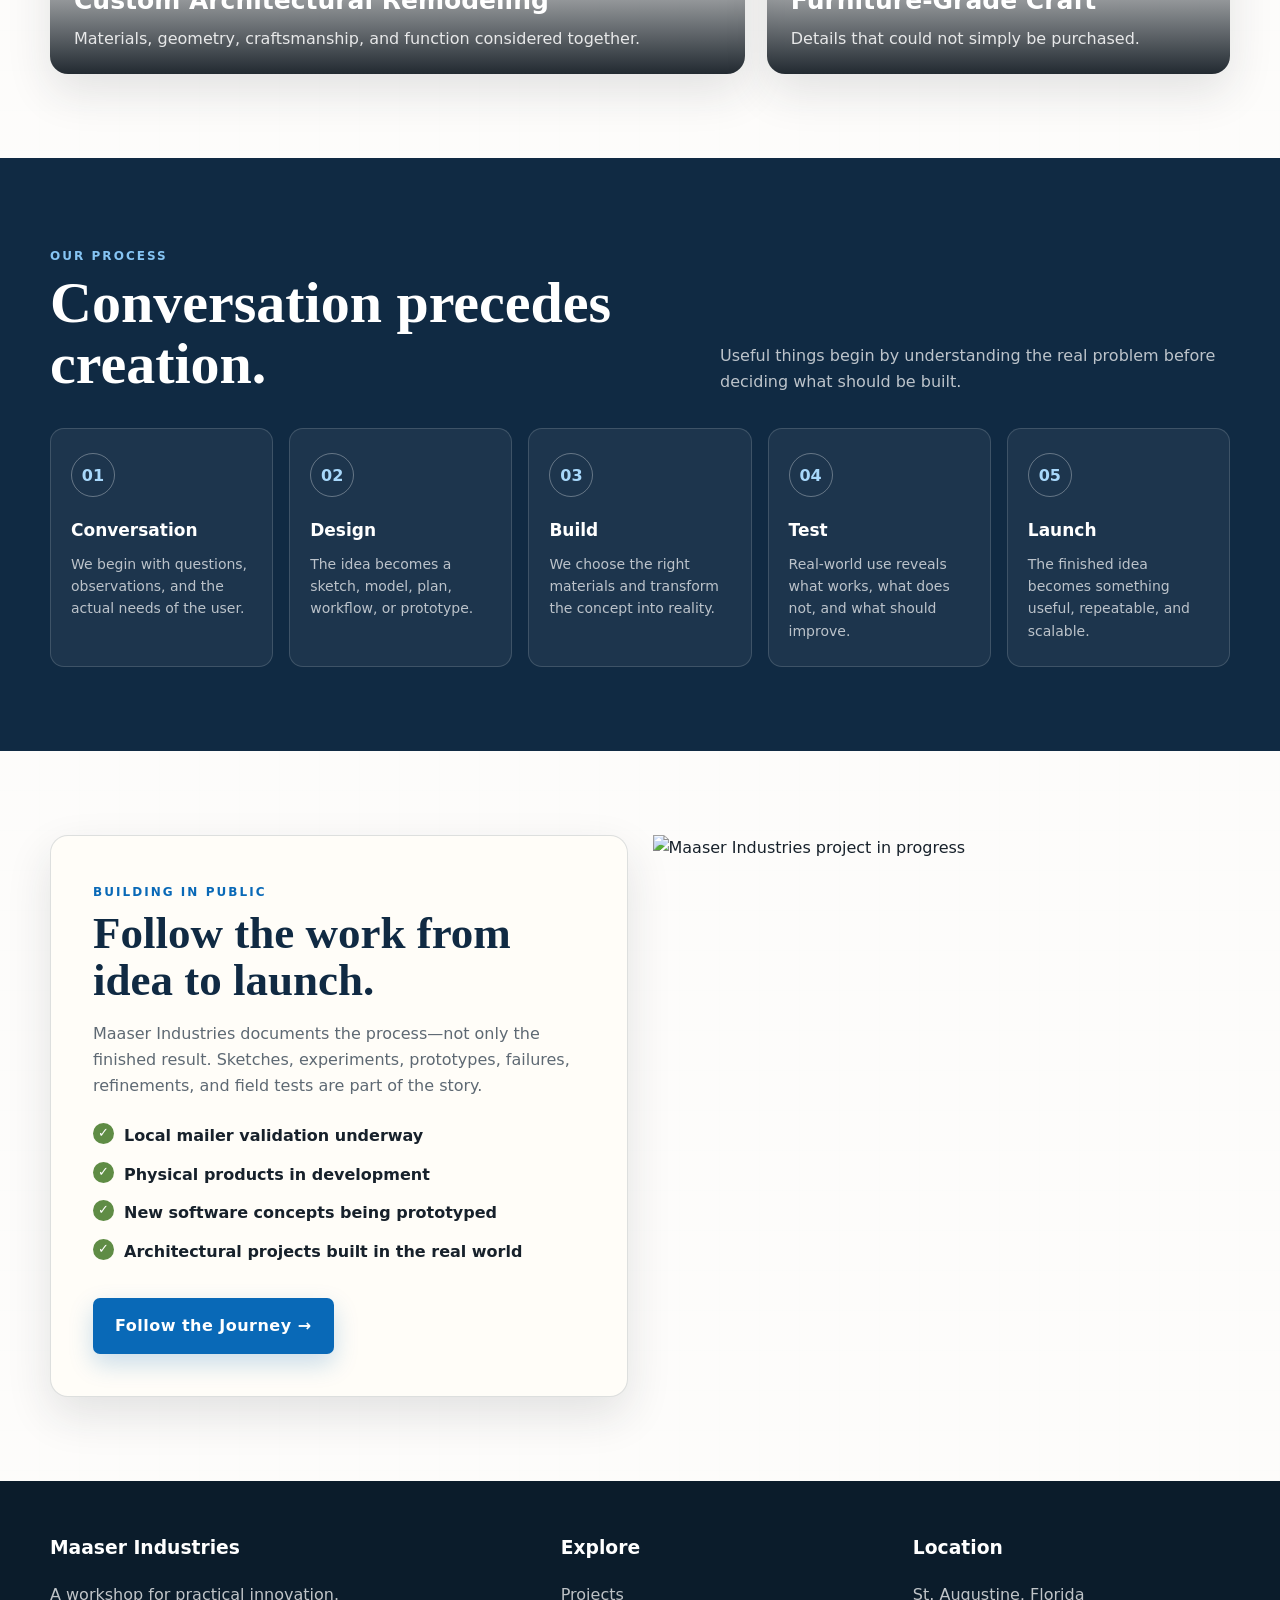
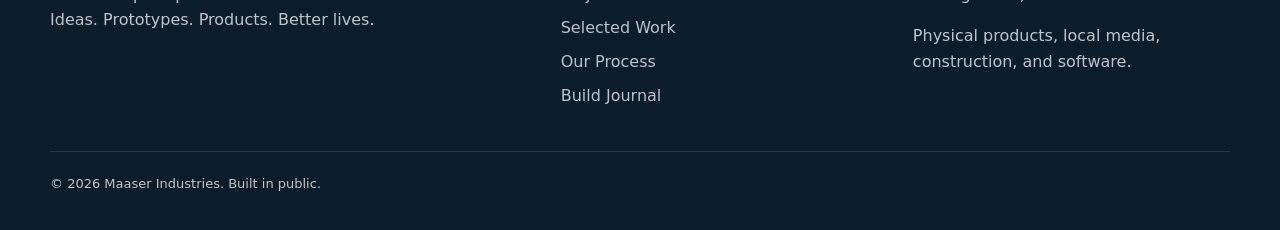
==== commit 34e751ba: "Update index.html" ====
--- a/index.html
+++ b/index.html
@@ -60,7 +60,7 @@
       line-height: 1.6;
     }
 
-    img {
+    Img {
       max-width: 100%;
     }
 
@@ -341,7 +341,7 @@
       grid-column: span 6;
     }
 
-    .project-image {
+    .project-Image {
       width: 100%;
       height: 235px;
       display: block;
@@ -379,7 +379,7 @@
       font-weight: 800;
     }
 
-    .placeholder-image {
+    .placeholder-Image {
       height: 235px;
       display: grid;
       place-items: center;
@@ -390,13 +390,13 @@
       text-align: center;
     }
 
-    .placeholder-image strong {
+    .placeholder-Image strong {
       display: block;
       font-size: 34px;
       line-height: 1.05;
     }
 
-    .placeholder-image span {
+    .placeholder-Image span {
       display: block;
       margin-top: 10px;
       opacity: .76;
@@ -432,7 +432,7 @@
       gap: 22px;
     }
 
-    .work-grid img {
+    .work-grid Img {
       position: absolute;
       inset: 0;
       width: 100%;
@@ -525,7 +525,7 @@
     }
 
     .journal-copy,
-    .journal-image {
+    .journal-Image {
       border-radius: var(--radius);
       overflow: hidden;
       box-shadow: var(--shadow);
@@ -578,12 +578,12 @@
       font-size: 13px;
     }
 
-    .journal-image {
+    .journal-Image {
       min-height: 470px;
       position: relative;
     }
 
-    .journal-image img {
+    .journal-Image img {
       width: 100%;
       height: 100%;
       object-fit: cover;
@@ -722,7 +722,7 @@
         grid-column: 1 / -1;
       }
 
-      .project-image,
+      .project-Image,
       .placeholder-image {
         height: 225px;
       }
@@ -868,7 +868,7 @@
 
 
           <article class="project-card">
-            <img
+            <Img
               class="project-image"
               src="images/Maroni%20library_03.JPG"
               alt="Custom built-in library cabinetry"
@@ -890,7 +890,7 @@
 
 
           <article class="project-card">
-            <img
+            <Img
               class="project-image"
               src="images/Zemel_01.JPG"
               alt="Custom architectural interior woodworking"
@@ -1002,7 +1002,7 @@
         <div class="work-grid">
 
           <article class="work-large">
-            <img
+            <Img
               src="images/Fifth%20bath_02.WEBP"
               alt="Custom luxury bathroom"
             >
@@ -1019,7 +1019,7 @@
           <div class="work-stack">
 
             <article class="work-small">
-              <img
+              <Img
                 src="images/Cabinet%20stair_01.WEBP"
                 alt="Custom staircase with integrated cabinetry"
               >
@@ -1032,7 +1032,7 @@
 
 
             <article class="work-small">
-              <img
+              <Img
                 src="images/Zemel_02.JPG"
                 alt="Custom woodworking and architectural details"
               >
@@ -1145,7 +1145,7 @@
 
 
           <div class="journal-image">
-            <img
+            <Img
               src="images/Fifth%20up%20bath_02.WEBP"
               alt="Maaser Industries project in progress"
             >
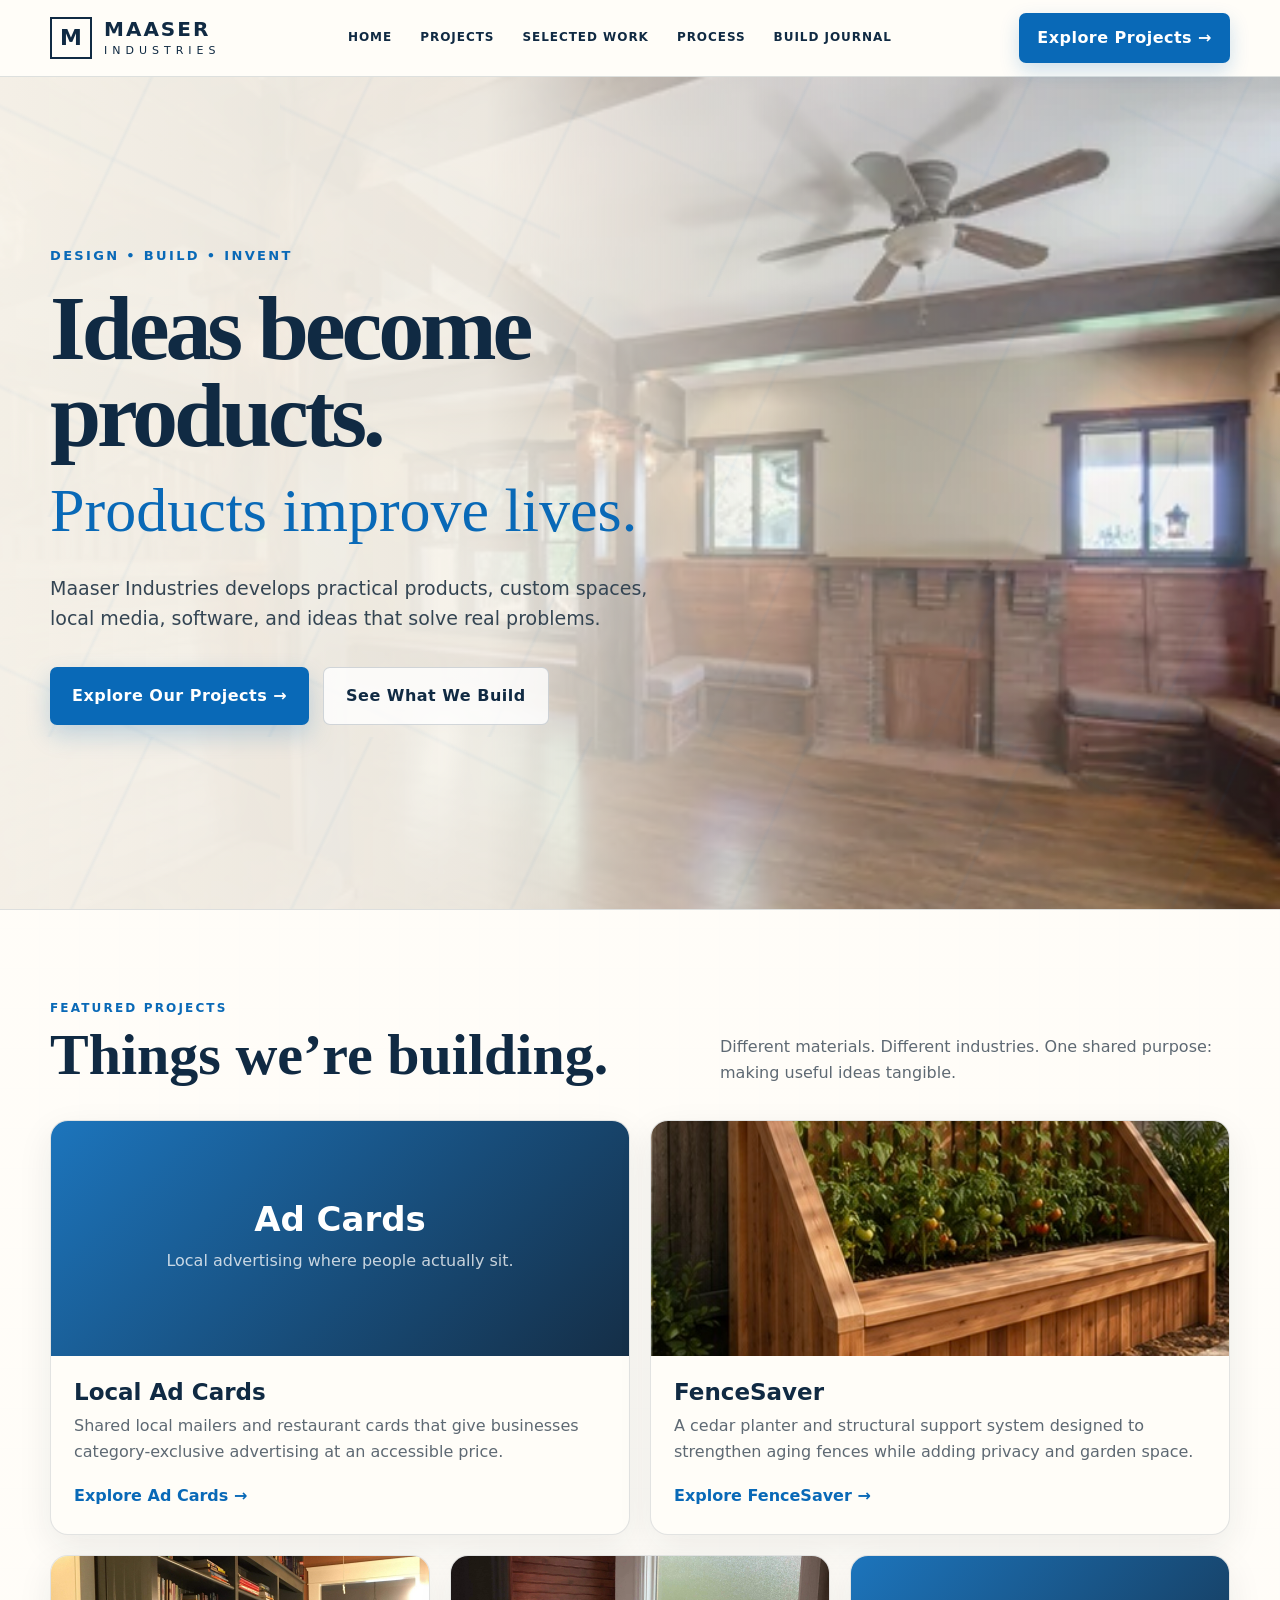
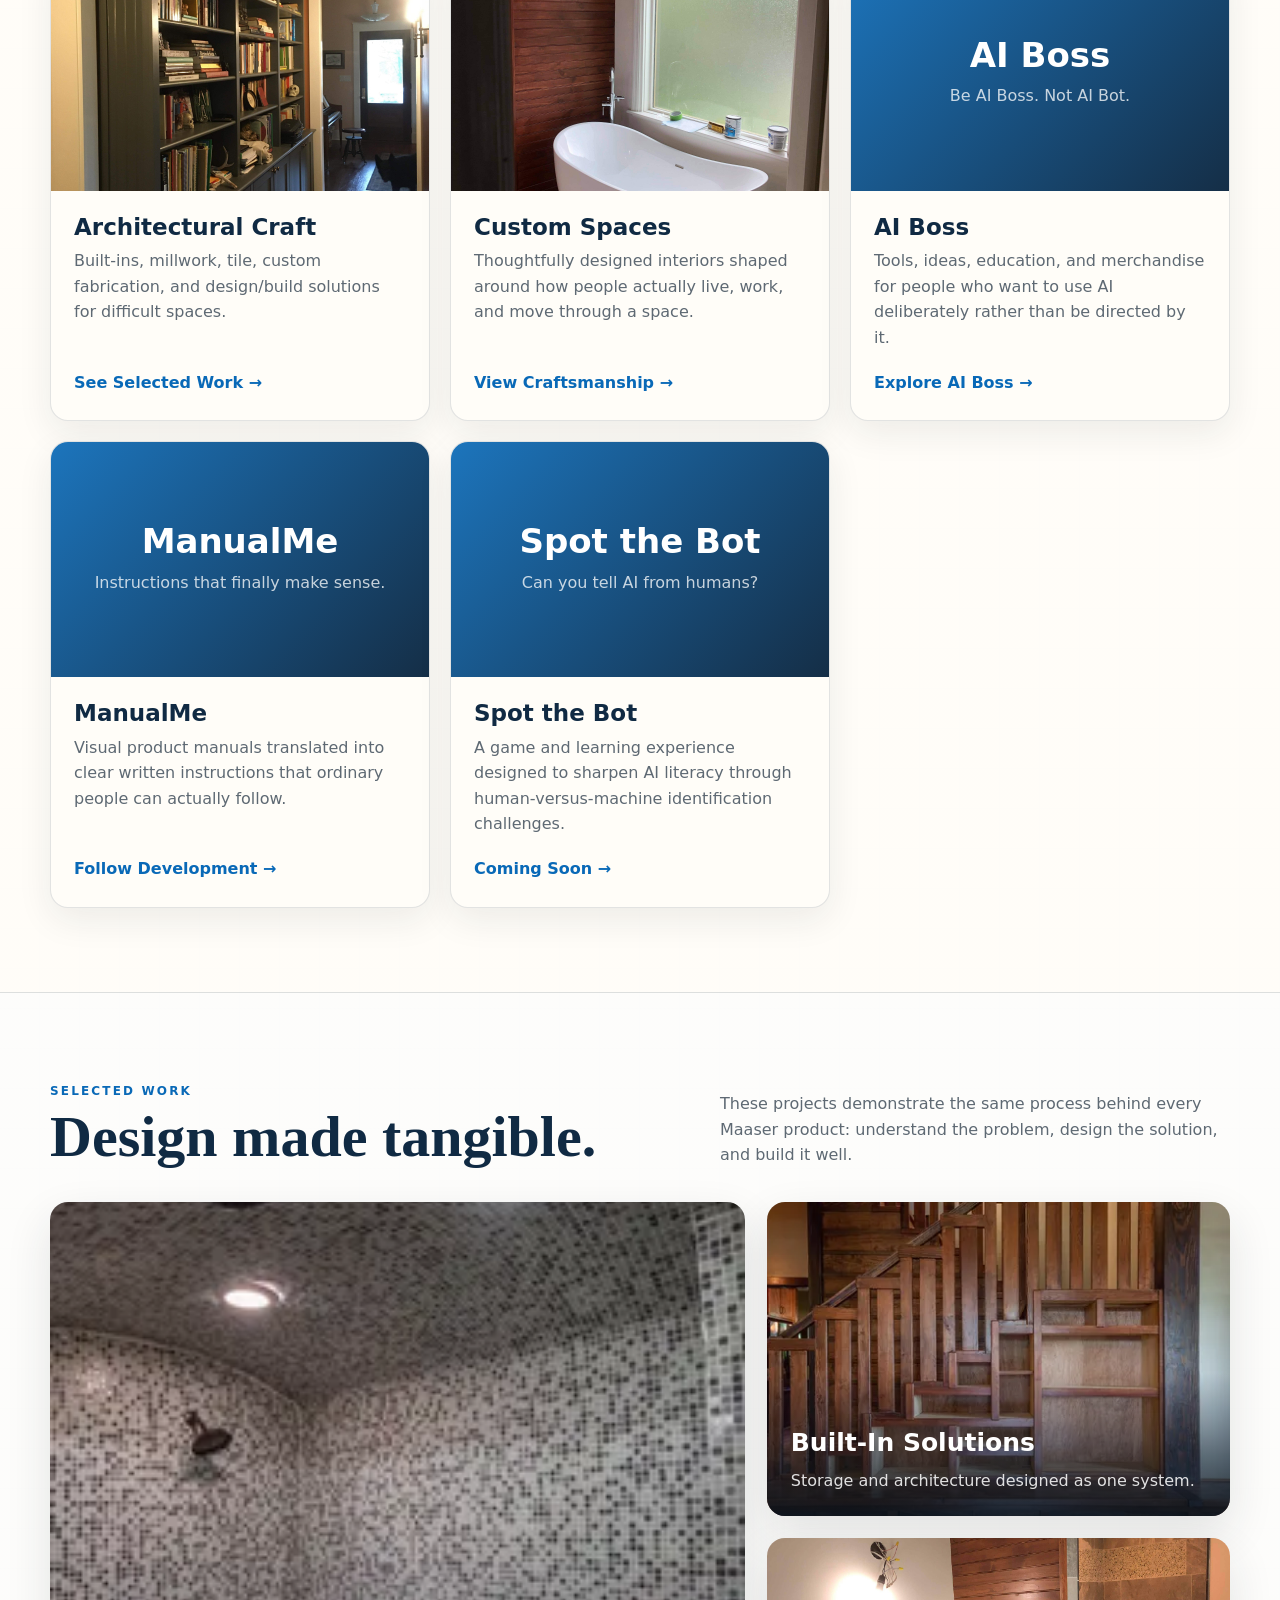
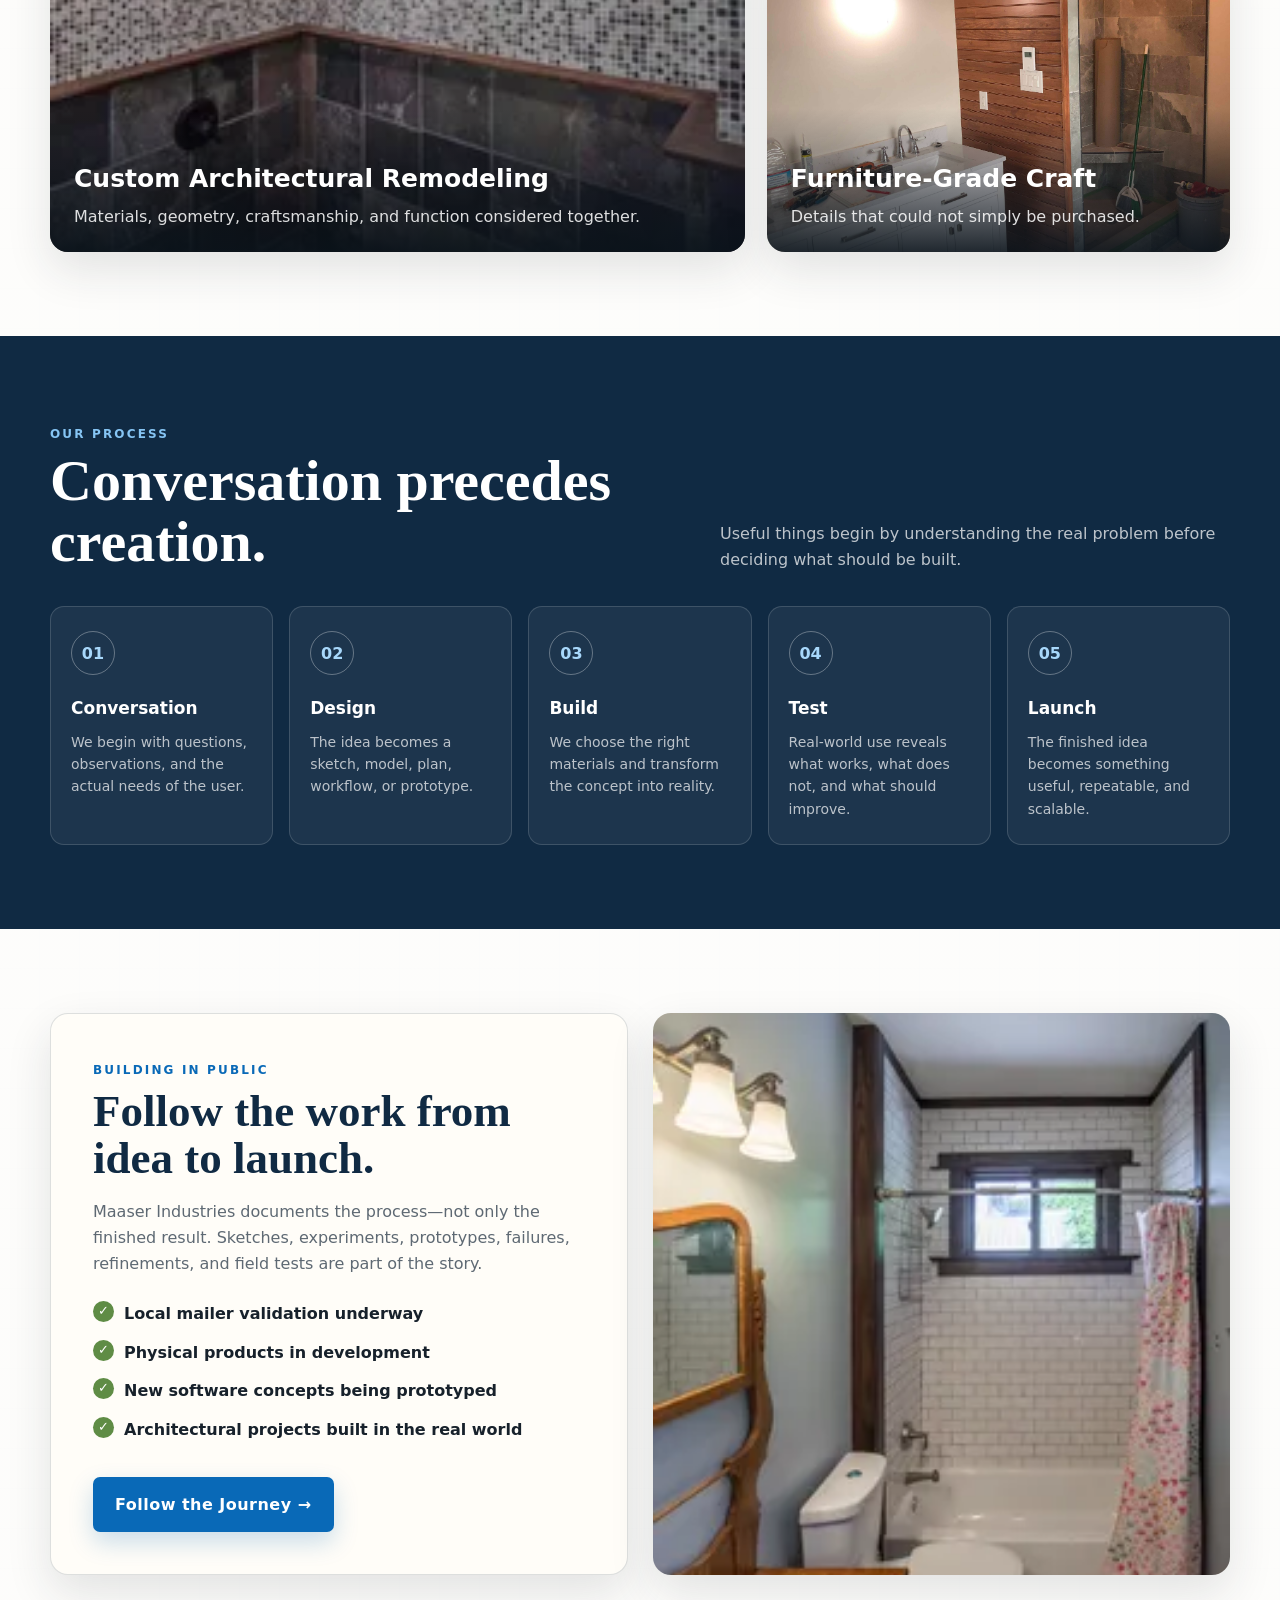
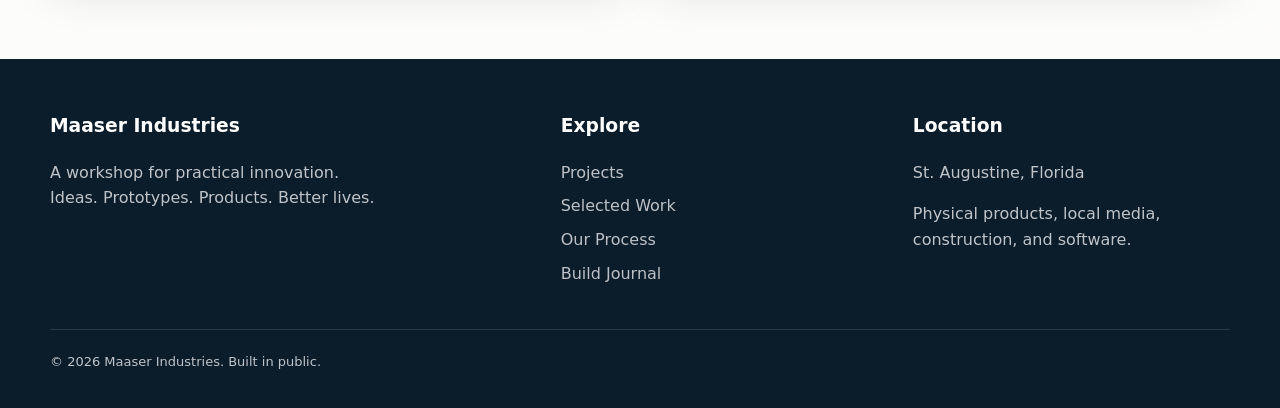
==== commit a5991bc7: "Update index.html" ====
--- a/index.html
+++ b/index.html
@@ -3,1198 +3,310 @@
 <head>
   <meta charset="UTF-8">
   <meta name="viewport" content="width=device-width, initial-scale=1.0">
-
   <title>Maaser Industries | Design • Build • Invent</title>
-
-  <meta
-    name="description"
-    content="Maaser Industries develops practical products, architectural craftsmanship, local media, software, and ideas that solve real problems."
-  >
-
+  <meta name="description" content="Maaser Industries develops practical products, custom spaces, local media, software, and ideas that solve real problems.">
   <style>
-    :root {
-      --navy: #102a43;
-      --blue: #0969b7;
-      --blue-dark: #07538f;
-      --green: #395d48;
-      --cream: #f5f0e7;
-      --paper: #fffdf8;
-      --wood: #b7824b;
-      --gold: #c99a53;
-      --ink: #17212b;
-      --muted: #5e6973;
-      --line: rgba(16, 42, 67, 0.14);
-      --shadow: 0 18px 45px rgba(30, 42, 50, 0.12);
-      --radius: 18px;
-    }
-
-    * {
-      box-sizing: border-box;
-    }
-
-    html {
-      scroll-behavior: smooth;
-    }
-
-    body {
-      margin: 0;
-      font-family:
-        Inter, ui-sans-serif, system-ui, -apple-system,
-        BlinkMacSystemFont, "Segoe UI", sans-serif;
+    :root{
+      --navy:#102a43;--blue:#0969b7;--cream:#f5f0e7;--paper:#fffdf8;
+      --ink:#17212b;--muted:#5e6973;--line:rgba(16,42,67,.14);
+      --shadow:0 18px 45px rgba(30,42,50,.12);--radius:18px
+    }
+    *{box-sizing:border-box}
+    html{scroll-behavior:smooth}
+    body{
+      margin:0;color:var(--ink);line-height:1.6;
+      font-family:Inter,ui-sans-serif,system-ui,-apple-system,BlinkMacSystemFont,"Segoe UI",sans-serif;
       background:
-        linear-gradient(rgba(255,255,255,.82), rgba(255,255,255,.82)),
-        repeating-linear-gradient(
-          0deg,
-          transparent 0,
-          transparent 39px,
-          rgba(9,105,183,.055) 40px
-        ),
-        repeating-linear-gradient(
-          90deg,
-          transparent 0,
-          transparent 39px,
-          rgba(9,105,183,.055) 40px
-        ),
-        var(--cream);
-      color: var(--ink);
-      line-height: 1.6;
-    }
-
-    Img {
-      max-width: 100%;
-    }
-
-    a {
-      color: inherit;
-    }
-
-    .container {
-      width: min(1180px, calc(100% - 36px));
-      margin: auto;
-    }
-
-    /* Navigation */
-
-    .site-header {
-      position: sticky;
-      top: 0;
-      z-index: 100;
-      background: rgba(255, 253, 248, 0.93);
-      backdrop-filter: blur(14px);
-      border-bottom: 1px solid var(--line);
-    }
-
-    .nav {
-      min-height: 76px;
-      display: flex;
-      align-items: center;
-      justify-content: space-between;
-      gap: 24px;
-    }
-
-    .brand {
-      display: flex;
-      align-items: center;
-      gap: 12px;
-      text-decoration: none;
-      color: var(--navy);
-    }
-
-    .brand-mark {
-      width: 42px;
-      height: 42px;
-      border: 2px solid var(--navy);
-      display: grid;
-      place-items: center;
-      font-weight: 900;
-      font-size: 23px;
-      letter-spacing: -4px;
-    }
-
-    .brand-text {
-      line-height: 1.05;
-    }
-
-    .brand-text strong {
-      display: block;
-      font-size: 20px;
-      letter-spacing: 2px;
-    }
-
-    .brand-text span {
-      display: block;
-      font-size: 11px;
-      letter-spacing: 5px;
-      margin-top: 5px;
-    }
-
-    .nav-links {
-      display: flex;
-      align-items: center;
-      gap: 28px;
-    }
-
-    .nav-links a {
-      text-decoration: none;
-      text-transform: uppercase;
-      font-weight: 750;
-      letter-spacing: .08em;
-      font-size: 12px;
-      color: var(--navy);
-    }
-
-    .nav-links a:hover {
-      color: var(--blue);
-    }
-
-    .nav-button,
-    .button {
-      display: inline-flex;
-      align-items: center;
-      justify-content: center;
-      gap: 10px;
-      border-radius: 7px;
-      text-decoration: none;
-      font-weight: 800;
-      letter-spacing: .03em;
-      transition: transform .2s ease, box-shadow .2s ease, background .2s ease;
-    }
-
-    .nav-button {
-      padding: 12px 18px;
-      color: white !important;
-      background: var(--blue);
-      box-shadow: 0 8px 20px rgba(9, 105, 183, .2);
-    }
-
-    .nav-button:hover,
-    .button:hover {
-      transform: translateY(-2px);
-    }
-
-    /* Hero */
-
-    .hero {
-      position: relative;
-      min-height: 680px;
-      display: flex;
-      align-items: center;
-      overflow: hidden;
+        linear-gradient(rgba(255,255,255,.84),rgba(255,255,255,.84)),
+        repeating-linear-gradient(0deg,transparent 0,transparent 39px,rgba(9,105,183,.05) 40px),
+        repeating-linear-gradient(90deg,transparent 0,transparent 39px,rgba(9,105,183,.05) 40px),
+        var(--cream)
+    }
+    img{max-width:100%}
+    a{color:inherit}
+    .container{width:min(1180px,calc(100% - 36px));margin:auto}
+
+    .site-header{
+      position:sticky;top:0;z-index:100;background:rgba(255,253,248,.94);
+      backdrop-filter:blur(14px);border-bottom:1px solid var(--line)
+    }
+    .nav{min-height:76px;display:flex;align-items:center;justify-content:space-between;gap:24px}
+    .brand{display:flex;align-items:center;gap:12px;color:var(--navy);text-decoration:none}
+    .brand-mark{width:42px;height:42px;display:grid;place-items:center;border:2px solid var(--navy);font-weight:900;font-size:22px}
+    .brand-text{line-height:1.05}
+    .brand-text strong{display:block;font-size:20px;letter-spacing:2px}
+    .brand-text span{display:block;margin-top:5px;font-size:11px;letter-spacing:5px}
+    .nav-links{display:flex;align-items:center;gap:28px}
+    .nav-links a{text-decoration:none;text-transform:uppercase;font-weight:750;letter-spacing:.08em;font-size:12px;color:var(--navy)}
+    .nav-links a:hover{color:var(--blue)}
+    .nav-button,.button{
+      display:inline-flex;align-items:center;justify-content:center;gap:10px;border-radius:7px;
+      text-decoration:none;font-weight:800;letter-spacing:.03em;
+      transition:transform .2s ease,box-shadow .2s ease
+    }
+    .nav-button{padding:12px 18px;color:white;background:var(--blue);box-shadow:0 8px 20px rgba(9,105,183,.2)}
+    .nav-button:hover,.button:hover{transform:translateY(-2px)}
+
+    .hero{
+      position:relative;min-height:680px;display:flex;align-items:center;overflow:hidden;
       background:
-        linear-gradient(
-          90deg,
-          rgba(247, 243, 234, .98) 0%,
-          rgba(247, 243, 234, .92) 38%,
-          rgba(247, 243, 234, .3) 67%,
-          rgba(247, 243, 234, .08) 100%
-        ),
-        url("images/Fifth%20beams_02.WEBP") center / cover no-repeat;
-    }
-
-    .hero::before {
-      content: "";
-      position: absolute;
-      inset: 0;
-      opacity: .23;
-      pointer-events: none;
+        linear-gradient(90deg,rgba(247,243,234,.98) 0%,rgba(247,243,234,.92) 38%,rgba(247,243,234,.35) 67%,rgba(247,243,234,.08) 100%),
+        url("Images/Fifth%20beams_02.WEBP") center/cover no-repeat
+    }
+    .hero::before{
+      content:"";position:absolute;inset:0;opacity:.22;pointer-events:none;
       background:
-        linear-gradient(115deg, transparent 46%, rgba(9,105,183,.18) 47%, transparent 48%),
-        linear-gradient(25deg, transparent 60%, rgba(9,105,183,.14) 61%, transparent 62%);
-      background-size: 220px 220px, 280px 280px;
-    }
-
-    .hero-content {
-      position: relative;
-      z-index: 2;
-      width: min(660px, 100%);
-      padding: 85px 0 100px;
-    }
-
-    .eyebrow {
-      margin: 0 0 18px;
-      color: var(--blue);
-      text-transform: uppercase;
-      font-size: 13px;
-      font-weight: 900;
-      letter-spacing: .18em;
-    }
-
-    .hero h1 {
-      margin: 0;
-      max-width: 650px;
-      font-family: Georgia, "Times New Roman", serif;
-      color: var(--navy);
-      font-size: clamp(52px, 8vw, 92px);
-      line-height: .95;
-      letter-spacing: -.045em;
-    }
-
-    .hero-script {
-      display: block;
-      margin-top: 18px;
-      color: var(--blue);
-      font-family: "Brush Script MT", "Segoe Script", cursive;
-      font-size: clamp(36px, 5vw, 62px);
-      font-weight: 400;
-      line-height: 1.05;
-      letter-spacing: 0;
-    }
-
-    .hero-copy {
-      max-width: 610px;
-      margin: 30px 0 0;
-      color: #344553;
-      font-size: 19px;
-    }
-
-    .hero-actions {
-      display: flex;
-      flex-wrap: wrap;
-      gap: 14px;
-      margin-top: 34px;
-    }
-
-    .button {
-      padding: 15px 22px;
-      background: var(--blue);
-      color: white;
-      box-shadow: 0 10px 25px rgba(9,105,183,.22);
-    }
-
-    .button.secondary {
-      background: rgba(255,255,255,.78);
-      border: 1px solid rgba(16,42,67,.18);
-      color: var(--navy);
-      box-shadow: none;
-    }
-
-    /* General sections */
-
-    section {
-      padding: 84px 0;
-    }
-
-    .section-heading {
-      display: flex;
-      justify-content: space-between;
-      align-items: end;
-      gap: 30px;
-      margin-bottom: 34px;
-    }
-
-    .section-heading h2 {
-      margin: 5px 0 0;
-      color: var(--navy);
-      font-family: Georgia, "Times New Roman", serif;
-      font-size: clamp(38px, 5vw, 58px);
-      line-height: 1.05;
-    }
-
-    .section-heading p {
-      max-width: 510px;
-      margin: 0;
-      color: var(--muted);
-    }
-
-    .small-label {
-      color: var(--blue);
-      text-transform: uppercase;
-      font-weight: 900;
-      letter-spacing: .17em;
-      font-size: 12px;
-    }
-
-    /* Featured projects */
-
-    .projects {
-      background: rgba(255,253,248,.82);
-      border-top: 1px solid var(--line);
-      border-bottom: 1px solid var(--line);
-    }
-
-    .project-grid {
-      display: grid;
-      grid-template-columns: repeat(12, 1fr);
-      gap: 20px;
-    }
-
-    .project-card {
-      grid-column: span 4;
-      position: relative;
-      overflow: hidden;
-      min-height: 390px;
-      display: flex;
-      flex-direction: column;
-      background: var(--paper);
-      border: 1px solid rgba(16,42,67,.12);
-      border-radius: var(--radius);
-      box-shadow: 0 12px 35px rgba(24,35,42,.08);
-      transition: transform .25s ease, box-shadow .25s ease;
-    }
-
-    .project-card:hover {
-      transform: translateY(-5px);
-      box-shadow: var(--shadow);
-    }
-
-    .project-card.wide {
-      grid-column: span 6;
-    }
-
-    .project-Image {
-      width: 100%;
-      height: 235px;
-      display: block;
-      object-fit: cover;
-      background: #d9d5ca;
-    }
-
-    .project-content {
-      padding: 23px 23px 25px;
-      display: flex;
-      flex: 1;
-      flex-direction: column;
-    }
-
-    .project-content h3 {
-      margin: 0 0 8px;
-      color: var(--navy);
-      font-size: 23px;
-      line-height: 1.15;
-    }
-
-    .project-content p {
-      margin: 0;
-      color: var(--muted);
-    }
-
-    .project-link {
-      display: inline-flex;
-      align-items: center;
-      gap: 8px;
-      margin-top: auto;
-      padding-top: 19px;
-      color: var(--blue);
-      text-decoration: none;
-      font-weight: 800;
-    }
-
-    .placeholder-Image {
-      height: 235px;
-      display: grid;
-      place-items: center;
-      padding: 35px;
-      background:
-        linear-gradient(135deg, rgba(9,105,183,.92), rgba(16,42,67,.98));
-      color: white;
-      text-align: center;
-    }
-
-    .placeholder-Image strong {
-      display: block;
-      font-size: 34px;
-      line-height: 1.05;
-    }
-
-    .placeholder-Image span {
-      display: block;
-      margin-top: 10px;
-      opacity: .76;
-    }
-
-    /* Selected work */
-
-    .work-grid {
-      display: grid;
-      grid-template-columns: 1.2fr .8fr;
-      gap: 22px;
-    }
-
-    .work-large,
-    .work-small {
-      position: relative;
-      overflow: hidden;
-      border-radius: var(--radius);
-      box-shadow: var(--shadow);
-    }
-
-    .work-large {
-      min-height: 650px;
-    }
-
-    .work-small {
-      min-height: 314px;
-    }
-
-    .work-stack {
-      display: grid;
-      grid-template-rows: 1fr 1fr;
-      gap: 22px;
-    }
-
-    .work-grid Img {
-      position: absolute;
-      inset: 0;
-      width: 100%;
-      height: 100%;
-      object-fit: cover;
-    }
-
-    .work-caption {
-      position: absolute;
-      inset: auto 0 0;
-      padding: 50px 24px 22px;
-      color: white;
-      background: linear-gradient(transparent, rgba(10,19,27,.9));
-    }
-
-    .work-caption h3 {
-      margin: 0 0 5px;
-      font-size: 25px;
-    }
-
-    .work-caption p {
-      margin: 0;
-      opacity: .86;
-    }
-
-    /* Process */
-
-    .process {
-      background: var(--navy);
-      color: white;
-    }
-
-    .process .small-label {
-      color: #86c5f4;
-    }
-
-    .process .section-heading h2 {
-      color: white;
-    }
-
-    .process .section-heading p {
-      color: rgba(255,255,255,.72);
-    }
-
-    .process-grid {
-      display: grid;
-      grid-template-columns: repeat(5, 1fr);
-      gap: 16px;
-    }
-
-    .process-step {
-      position: relative;
-      padding: 24px 20px;
-      border: 1px solid rgba(255,255,255,.15);
-      border-radius: 14px;
-      background: rgba(255,255,255,.055);
-    }
-
-    .step-number {
-      display: grid;
-      width: 44px;
-      height: 44px;
-      margin-bottom: 20px;
-      place-items: center;
-      border: 1px solid rgba(255,255,255,.32);
-      border-radius: 50%;
-      color: #a8d8fb;
-      font-weight: 900;
-    }
-
-    .process-step h3 {
-      margin: 0 0 8px;
-      color: white;
-      font-size: 17px;
-    }
-
-    .process-step p {
-      margin: 0;
-      color: rgba(255,255,255,.7);
-      font-size: 14px;
-    }
-
-    /* Building in public */
-
-    .journal-grid {
-      display: grid;
-      grid-template-columns: 1fr 1fr;
-      align-items: stretch;
-      gap: 25px;
-    }
-
-    .journal-copy,
-    .journal-Image {
-      border-radius: var(--radius);
-      overflow: hidden;
-      box-shadow: var(--shadow);
-    }
-
-    .journal-copy {
-      padding: 42px;
-      background: var(--paper);
-      border: 1px solid var(--line);
-    }
-
-    .journal-copy h2 {
-      margin: 6px 0 18px;
-      color: var(--navy);
-      font-family: Georgia, "Times New Roman", serif;
-      font-size: 45px;
-      line-height: 1.04;
-    }
-
-    .journal-copy p {
-      color: var(--muted);
-    }
-
-    .check-list {
-      display: grid;
-      gap: 13px;
-      margin: 25px 0 0;
-      padding: 0;
-      list-style: none;
-    }
-
-    .check-list li {
-      position: relative;
-      padding-left: 31px;
-      font-weight: 650;
-    }
-
-    .check-list li::before {
-      content: "✓";
-      position: absolute;
-      left: 0;
-      top: 0;
-      display: grid;
-      place-items: center;
-      width: 21px;
-      height: 21px;
-      border-radius: 50%;
-      background: #5f8c45;
-      color: white;
-      font-size: 13px;
-    }
-
-    .journal-Image {
-      min-height: 470px;
-      position: relative;
-    }
-
-    .journal-Image img {
-      width: 100%;
-      height: 100%;
-      object-fit: cover;
-      position: absolute;
-      inset: 0;
-    }
-
-    /* Footer */
-
-    footer {
-      padding: 52px 0 35px;
-      background: #0b1c2b;
-      color: rgba(255,255,255,.74);
-    }
-
-    .footer-grid {
-      display: grid;
-      grid-template-columns: 1.5fr 1fr 1fr;
-      gap: 35px;
-    }
-
-    footer h3 {
-      color: white;
-      margin-top: 0;
-    }
-
-    footer a {
-      display: block;
-      margin: 8px 0;
-      color: rgba(255,255,255,.73);
-      text-decoration: none;
-    }
-
-    footer a:hover {
-      color: white;
-    }
-
-    .copyright {
-      margin-top: 35px;
-      padding-top: 22px;
-      border-top: 1px solid rgba(255,255,255,.12);
-      font-size: 13px;
-    }
-
-    /* Responsive */
-
-    @media (max-width: 920px) {
-      .nav-links {
-        display: none;
+        linear-gradient(115deg,transparent 46%,rgba(9,105,183,.18) 47%,transparent 48%),
+        linear-gradient(25deg,transparent 60%,rgba(9,105,183,.14) 61%,transparent 62%);
+      background-size:220px 220px,280px 280px
+    }
+    .hero-content{position:relative;z-index:2;width:min(660px,100%);padding:85px 0 100px}
+    .eyebrow,.small-label{color:var(--blue);text-transform:uppercase;font-size:12px;font-weight:900;letter-spacing:.18em}
+    .eyebrow{margin:0 0 18px;font-size:13px}
+    .hero h1{max-width:650px;margin:0;color:var(--navy);font-family:Georgia,"Times New Roman",serif;font-size:clamp(52px,8vw,92px);line-height:.95;letter-spacing:-.045em}
+    .hero-script{display:block;margin-top:18px;color:var(--blue);font-family:"Brush Script MT","Segoe Script",cursive;font-size:clamp(36px,5vw,62px);font-weight:400;line-height:1.05;letter-spacing:0}
+    .hero-copy{max-width:610px;margin:30px 0 0;color:#344553;font-size:19px}
+    .hero-actions{display:flex;flex-wrap:wrap;gap:14px;margin-top:34px}
+    .button{padding:15px 22px;color:white;background:var(--blue);box-shadow:0 10px 25px rgba(9,105,183,.22)}
+    .button.secondary{color:var(--navy);background:rgba(255,255,255,.8);border:1px solid rgba(16,42,67,.18);box-shadow:none}
+
+    section{padding:84px 0}
+    .section-heading{display:flex;justify-content:space-between;align-items:end;gap:30px;margin-bottom:34px}
+    .section-heading h2{margin:5px 0 0;color:var(--navy);font-family:Georgia,"Times New Roman",serif;font-size:clamp(38px,5vw,58px);line-height:1.05}
+    .section-heading p{max-width:510px;margin:0;color:var(--muted)}
+
+    .projects{background:rgba(255,253,248,.84);border-top:1px solid var(--line);border-bottom:1px solid var(--line)}
+    .project-grid{display:grid;grid-template-columns:repeat(12,1fr);gap:20px}
+    .project-card{
+      grid-column:span 4;position:relative;overflow:hidden;min-height:390px;display:flex;flex-direction:column;
+      background:var(--paper);border:1px solid rgba(16,42,67,.12);border-radius:var(--radius);
+      box-shadow:0 12px 35px rgba(24,35,42,.08);transition:transform .25s ease,box-shadow .25s ease
+    }
+    .project-card:hover{transform:translateY(-5px);box-shadow:var(--shadow)}
+    .project-card.wide{grid-column:span 6}
+    .project-image{width:100%;height:235px;display:block;object-fit:cover;background:#d9d5ca}
+    .project-content{padding:23px 23px 25px;display:flex;flex:1;flex-direction:column}
+    .project-content h3{margin:0 0 8px;color:var(--navy);font-size:23px;line-height:1.15}
+    .project-content p{margin:0;color:var(--muted)}
+    .project-link{display:inline-flex;align-items:center;gap:8px;margin-top:auto;padding-top:19px;color:var(--blue);text-decoration:none;font-weight:800}
+    .placeholder-image{
+      height:235px;display:grid;place-items:center;padding:35px;color:white;text-align:center;
+      background:linear-gradient(135deg,rgba(9,105,183,.92),rgba(16,42,67,.98))
+    }
+    .placeholder-image strong{display:block;font-size:34px;line-height:1.05}
+    .placeholder-image span{display:block;margin-top:10px;opacity:.76}
+
+    .work-grid{display:grid;grid-template-columns:1.2fr .8fr;gap:22px}
+    .work-large,.work-small{position:relative;overflow:hidden;border-radius:var(--radius);box-shadow:var(--shadow)}
+    .work-large{min-height:650px}.work-small{min-height:314px}
+    .work-stack{display:grid;grid-template-rows:1fr 1fr;gap:22px}
+    .work-grid img{position:absolute;inset:0;width:100%;height:100%;object-fit:cover}
+    .work-caption{position:absolute;inset:auto 0 0;padding:50px 24px 22px;color:white;background:linear-gradient(transparent,rgba(10,19,27,.9))}
+    .work-caption h3{margin:0 0 5px;font-size:25px}.work-caption p{margin:0;opacity:.86}
+
+    .process{color:white;background:var(--navy)}
+    .process .small-label{color:#86c5f4}.process .section-heading h2{color:white}.process .section-heading p{color:rgba(255,255,255,.72)}
+    .process-grid{display:grid;grid-template-columns:repeat(5,1fr);gap:16px}
+    .process-step{padding:24px 20px;border:1px solid rgba(255,255,255,.15);border-radius:14px;background:rgba(255,255,255,.055)}
+    .step-number{width:44px;height:44px;display:grid;place-items:center;margin-bottom:20px;color:#a8d8fb;border:1px solid rgba(255,255,255,.32);border-radius:50%;font-weight:900}
+    .process-step h3{margin:0 0 8px;color:white;font-size:17px}.process-step p{margin:0;color:rgba(255,255,255,.7);font-size:14px}
+
+    .journal-grid{display:grid;grid-template-columns:1fr 1fr;align-items:stretch;gap:25px}
+    .journal-copy,.journal-image{overflow:hidden;border-radius:var(--radius);box-shadow:var(--shadow)}
+    .journal-copy{padding:42px;background:var(--paper);border:1px solid var(--line)}
+    .journal-copy h2{margin:6px 0 18px;color:var(--navy);font-family:Georgia,"Times New Roman",serif;font-size:45px;line-height:1.04}
+    .journal-copy p{color:var(--muted)}
+    .check-list{display:grid;gap:13px;margin:25px 0 0;padding:0;list-style:none}
+    .check-list li{position:relative;padding-left:31px;font-weight:650}
+    .check-list li::before{content:"✓";position:absolute;left:0;top:0;width:21px;height:21px;display:grid;place-items:center;color:white;background:#5f8c45;border-radius:50%;font-size:13px}
+    .journal-image{position:relative;min-height:470px}
+    .journal-image img{position:absolute;inset:0;width:100%;height:100%;object-fit:cover}
+
+    footer{padding:52px 0 35px;color:rgba(255,255,255,.74);background:#0b1c2b}
+    .footer-grid{display:grid;grid-template-columns:1.5fr 1fr 1fr;gap:35px}
+    footer h3{margin-top:0;color:white}
+    footer a{display:block;margin:8px 0;color:rgba(255,255,255,.73);text-decoration:none}
+    footer a:hover{color:white}
+    .copyright{margin-top:35px;padding-top:22px;border-top:1px solid rgba(255,255,255,.12);font-size:13px}
+
+    @media (max-width:920px){
+      .nav-links{display:none}
+      .hero{
+        min-height:720px;align-items:end;
+        background:
+          linear-gradient(0deg,rgba(247,243,234,.98) 0%,rgba(247,243,234,.91) 45%,rgba(247,243,234,.25) 100%),
+          url("Images/Fifth%20beams_02.WEBP") center/cover no-repeat
       }
-
-      .hero {
-        min-height: 720px;
-        align-items: end;
-        background:
-          linear-gradient(
-            0deg,
-            rgba(247,243,234,.98) 0%,
-            rgba(247,243,234,.91) 45%,
-            rgba(247,243,234,.25) 100%
-          ),
-          url("images/Fifth%20beams_02.WEBP") center / cover no-repeat;
-      }
-
-      .hero-content {
-        padding: 300px 0 70px;
-      }
-
-      .project-card,
-      .project-card.wide {
-        grid-column: span 6;
-      }
-
-      .work-grid,
-      .journal-grid {
-        grid-template-columns: 1fr;
-      }
-
-      .work-large {
-        min-height: 530px;
-      }
-
-      .process-grid {
-        grid-template-columns: repeat(2, 1fr);
-      }
-
-      .footer-grid {
-        grid-template-columns: 1fr 1fr;
-      }
-    }
-
-    @media (max-width: 610px) {
-      .container {
-        width: min(100% - 26px, 1180px);
-      }
-
-      .brand-text strong {
-        font-size: 16px;
-      }
-
-      .brand-text span {
-        font-size: 9px;
-      }
-
-      .nav-button {
-        padding: 10px 12px;
-        font-size: 11px;
-      }
-
-      .hero {
-        min-height: 670px;
-      }
-
-      .hero-content {
-        padding: 260px 0 55px;
-      }
-
-      .hero-copy {
-        font-size: 16px;
-      }
-
-      section {
-        padding: 62px 0;
-      }
-
-      .section-heading {
-        display: block;
-      }
-
-      .section-heading p {
-        margin-top: 15px;
-      }
-
-      .project-card,
-      .project-card.wide {
-        grid-column: 1 / -1;
-      }
-
-      .project-Image,
-      .placeholder-image {
-        height: 225px;
-      }
-
-      .process-grid {
-        grid-template-columns: 1fr;
-      }
-
-      .journal-copy {
-        padding: 28px 22px;
-      }
-
-      .footer-grid {
-        grid-template-columns: 1fr;
-      }
+      .hero-content{padding:300px 0 70px}
+      .project-card,.project-card.wide{grid-column:span 6}
+      .work-grid,.journal-grid{grid-template-columns:1fr}
+      .work-large{min-height:530px}
+      .process-grid{grid-template-columns:repeat(2,1fr)}
+      .footer-grid{grid-template-columns:1fr 1fr}
+    }
+    @media (max-width:610px){
+      .container{width:min(100% - 26px,1180px)}
+      .brand-text strong{font-size:16px}.brand-text span{font-size:9px}
+      .nav-button{padding:10px 12px;font-size:11px}
+      .hero{min-height:670px}.hero-content{padding:260px 0 55px}.hero-copy{font-size:16px}
+      section{padding:62px 0}
+      .section-heading{display:block}.section-heading p{margin-top:15px}
+      .project-card,.project-card.wide{grid-column:1/-1}
+      .project-image,.placeholder-image{height:225px}
+      .process-grid{grid-template-columns:1fr}
+      .journal-copy{padding:28px 22px}
+      .footer-grid{grid-template-columns:1fr}
     }
   </style>
 </head>
-
 <body>
-
-  <header class="site-header">
-    <div class="container nav">
-
-      <a class="brand" href="#">
-        <div class="brand-mark">MI</div>
-
-        <div class="brand-text">
-          <strong>MAASER</strong>
-          <span>INDUSTRIES</span>
+<header class="site-header">
+  <div class="container nav">
+    <a class="brand" href="#">
+      <div class="brand-mark">M</div>
+      <div class="brand-text"><strong>MAASER</strong><span>INDUSTRIES</span></div>
+    </a>
+    <nav class="nav-links">
+      <a href="#">Home</a><a href="#projects">Projects</a><a href="#work">Selected Work</a>
+      <a href="#process">Process</a><a href="#journal">Build Journal</a>
+    </nav>
+    <a class="nav-button" href="#projects">Explore Projects →</a>
+  </div>
+</header>
+
+<main>
+  <section class="hero">
+    <div class="container">
+      <div class="hero-content">
+        <p class="eyebrow">Design • Build • Invent</p>
+        <h1>Ideas become products.<span class="hero-script">Products improve lives.</span></h1>
+        <p class="hero-copy">Maaser Industries develops practical products, custom spaces, local media, software, and ideas that solve real problems.</p>
+        <div class="hero-actions">
+          <a class="button" href="#projects">Explore Our Projects →</a>
+          <a class="button secondary" href="#work">See What We Build</a>
         </div>
-      </a>
-
-      <nav class="nav-links">
-        <a href="#">Home</a>
-        <a href="#projects">Projects</a>
-        <a href="#work">Selected Work</a>
-        <a href="#process">Process</a>
-        <a href="#journal">Build Journal</a>
-      </nav>
-
-      <a class="nav-button" href="#projects">
-        Explore Projects →
-      </a>
-
-    </div>
-  </header>
-
-
-  <main>
-
-    <section class="hero">
-      <div class="container">
-
-        <div class="hero-content">
-          <p class="eyebrow">Design • Build • Invent</p>
-
-          <h1>
-            Ideas become products.
-            <span class="hero-script">Products improve lives.</span>
-          </h1>
-
-          <p class="hero-copy">
-            Maaser Industries develops practical products, custom spaces,
-            local media, software, and ideas that solve real problems.
-          </p>
-
-          <div class="hero-actions">
-            <a class="button" href="#projects">
-              Explore Our Projects →
-            </a>
-
-            <a class="button secondary" href="#work">
-              See What We Build
-            </a>
-          </div>
+      </div>
+    </div>
+  </section>
+
+  <section class="projects" id="projects">
+    <div class="container">
+      <div class="section-heading">
+        <div><span class="small-label">Featured Projects</span><h2>Things we’re building.</h2></div>
+        <p>Different materials. Different industries. One shared purpose: making useful ideas tangible.</p>
+      </div>
+      <div class="project-grid">
+        <article class="project-card wide">
+          <div class="placeholder-image"><div><strong>Ad Cards</strong><span>Local advertising where people actually sit.</span></div></div>
+          <div class="project-content"><h3>Local Ad Cards</h3><p>Shared local mailers and restaurant cards that give businesses category-exclusive advertising at an accessible price.</p><a class="project-link" href="#">Explore Ad Cards →</a></div>
+        </article>
+
+        <article class="project-card wide">
+          <img class="project-image" src="Images/FenceSaver%20perspective%20.jpeg" alt="FenceSaver cedar planter and fence support system">
+          <div class="project-content"><h3>FenceSaver</h3><p>A cedar planter and structural support system designed to strengthen aging fences while adding privacy and garden space.</p><a class="project-link" href="#">Explore FenceSaver →</a></div>
+        </article>
+
+        <article class="project-card">
+          <img class="project-image" src="Images/Maroni%20library_03.JPG" alt="Custom built-in library cabinetry">
+          <div class="project-content"><h3>Architectural Craft</h3><p>Built-ins, millwork, tile, custom fabrication, and design/build solutions for difficult spaces.</p><a class="project-link" href="#work">See Selected Work →</a></div>
+        </article>
+
+        <article class="project-card">
+          <img class="project-image" src="Images/Zemel_01.JPG" alt="Custom architectural interior woodworking">
+          <div class="project-content"><h3>Custom Spaces</h3><p>Thoughtfully designed interiors shaped around how people actually live, work, and move through a space.</p><a class="project-link" href="#work">View Craftsmanship →</a></div>
+        </article>
+
+        <article class="project-card">
+          <div class="placeholder-image"><div><strong>AI Boss</strong><span>Be AI Boss. Not AI Bot.</span></div></div>
+          <div class="project-content"><h3>AI Boss</h3><p>Tools, ideas, education, and merchandise for people who want to use AI deliberately rather than be directed by it.</p><a class="project-link" href="#">Explore AI Boss →</a></div>
+        </article>
+
+        <article class="project-card">
+          <div class="placeholder-image"><div><strong>ManualMe</strong><span>Instructions that finally make sense.</span></div></div>
+          <div class="project-content"><h3>ManualMe</h3><p>Visual product manuals translated into clear written instructions that ordinary people can actually follow.</p><a class="project-link" href="#">Follow Development →</a></div>
+        </article>
+
+        <article class="project-card">
+          <div class="placeholder-image"><div><strong>Spot the Bot</strong><span>Can you tell AI from humans?</span></div></div>
+          <div class="project-content"><h3>Spot the Bot</h3><p>A game and learning experience designed to sharpen AI literacy through human-versus-machine identification challenges.</p><a class="project-link" href="#">Coming Soon →</a></div>
+        </article>
+      </div>
+    </div>
+  </section>
+
+  <section id="work">
+    <div class="container">
+      <div class="section-heading">
+        <div><span class="small-label">Selected Work</span><h2>Design made tangible.</h2></div>
+        <p>These projects demonstrate the same process behind every Maaser product: understand the problem, design the solution, and build it well.</p>
+      </div>
+      <div class="work-grid">
+        <article class="work-large">
+          <img src="Images/Fifth%20bath_02.WEBP" alt="Custom luxury bathroom">
+          <div class="work-caption"><h3>Custom Architectural Remodeling</h3><p>Materials, geometry, craftsmanship, and function considered together.</p></div>
+        </article>
+        <div class="work-stack">
+          <article class="work-small">
+            <img src="Images/Cabinet%20stair_01.WEBP" alt="Custom staircase with integrated cabinetry">
+            <div class="work-caption"><h3>Built-In Solutions</h3><p>Storage and architecture designed as one system.</p></div>
+          </article>
+          <article class="work-small">
+            <img src="Images/Zemel_02.JPG" alt="Custom woodworking and architectural details">
+            <div class="work-caption"><h3>Furniture-Grade Craft</h3><p>Details that could not simply be purchased.</p></div>
+          </article>
         </div>
-
-      </div>
-    </section>
-
-
-    <section class="projects" id="projects">
-      <div class="container">
-
-        <div class="section-heading">
-          <div>
-            <span class="small-label">Featured Projects</span>
-            <h2>Things we’re building.</h2>
-          </div>
-
-          <p>
-            Different materials. Different industries. One shared purpose:
-            making useful ideas tangible.
-          </p>
+      </div>
+    </div>
+  </section>
+
+  <section class="process" id="process">
+    <div class="container">
+      <div class="section-heading">
+        <div><span class="small-label">Our Process</span><h2>Conversation precedes creation.</h2></div>
+        <p>Useful things begin by understanding the real problem before deciding what should be built.</p>
+      </div>
+      <div class="process-grid">
+        <article class="process-step"><div class="step-number">01</div><h3>Conversation</h3><p>We begin with questions, observations, and the actual needs of the user.</p></article>
+        <article class="process-step"><div class="step-number">02</div><h3>Design</h3><p>The idea becomes a sketch, model, plan, workflow, or prototype.</p></article>
+        <article class="process-step"><div class="step-number">03</div><h3>Build</h3><p>We choose the right materials and transform the concept into reality.</p></article>
+        <article class="process-step"><div class="step-number">04</div><h3>Test</h3><p>Real-world use reveals what works, what does not, and what should improve.</p></article>
+        <article class="process-step"><div class="step-number">05</div><h3>Launch</h3><p>The finished idea becomes something useful, repeatable, and scalable.</p></article>
+      </div>
+    </div>
+  </section>
+
+  <section id="journal">
+    <div class="container">
+      <div class="journal-grid">
+        <div class="journal-copy">
+          <span class="small-label">Building in Public</span>
+          <h2>Follow the work from idea to launch.</h2>
+          <p>Maaser Industries documents the process—not only the finished result. Sketches, experiments, prototypes, failures, refinements, and field tests are part of the story.</p>
+          <ul class="check-list">
+            <li>Local mailer validation underway</li>
+            <li>Physical products in development</li>
+            <li>New software concepts being prototyped</li>
+            <li>Architectural projects built in the real world</li>
+          </ul>
+          <div class="hero-actions"><a class="button" href="#">Follow the Journey →</a></div>
         </div>
-
-        <div class="project-grid">
-
-          <article class="project-card wide">
-            <div class="placeholder-image">
-              <div>
-                <strong>Ad Cards</strong>
-                <span>Local advertising where people actually sit.</span>
-              </div>
-            </div>
-
-            <div class="project-content">
-              <h3>Local Ad Cards</h3>
-
-              <p>
-                Shared local mailers and restaurant cards that give businesses
-                category-exclusive advertising at an accessible price.
-              </p>
-
-              <a class="project-link" href="#">
-                Explore Ad Cards →
-              </a>
-            </div>
-          </article>
-
-
-          <article class="project-card wide">
-            <img
-              class="project-image"
-              src="images/FenceSaver%20perspective%20.jpeg"
-              alt="FenceSaver cedar planter and fence support system"
-            >
-
-            <div class="project-content">
-              <h3>FenceSaver</h3>
-
-              <p>
-                A cedar planter and structural support system designed to
-                strengthen aging fences while adding privacy and garden space.
-              </p>
-
-              <a class="project-link" href="#">
-                Explore FenceSaver →
-              </a>
-            </div>
-          </article>
-
-
-          <article class="project-card">
-            <Img
-              class="project-image"
-              src="images/Maroni%20library_03.JPG"
-              alt="Custom built-in library cabinetry"
-            >
-
-            <div class="project-content">
-              <h3>Architectural Craft</h3>
-
-              <p>
-                Built-ins, millwork, tile, custom fabrication, and
-                design/build solutions for difficult spaces.
-              </p>
-
-              <a class="project-link" href="#work">
-                See Selected Work →
-              </a>
-            </div>
-          </article>
-
-
-          <article class="project-card">
-            <Img
-              class="project-image"
-              src="images/Zemel_01.JPG"
-              alt="Custom architectural interior woodworking"
-            >
-
-            <div class="project-content">
-              <h3>Custom Spaces</h3>
-
-              <p>
-                Thoughtfully designed interiors shaped around how people
-                actually live, work, and move through a space.
-              </p>
-
-              <a class="project-link" href="#work">
-                View Craftsmanship →
-              </a>
-            </div>
-          </article>
-
-
-          <article class="project-card">
-            <div class="placeholder-image">
-              <div>
-                <strong>AI Boss</strong>
-                <span>Be AI Boss. Not AI Bot.</span>
-              </div>
-            </div>
-
-            <div class="project-content">
-              <h3>AI Boss</h3>
-
-              <p>
-                Tools, ideas, education, and merchandise for people who want
-                to use AI deliberately rather than be directed by it.
-              </p>
-
-              <a class="project-link" href="#">
-                Explore AI Boss →
-              </a>
-            </div>
-          </article>
-
-
-          <article class="project-card">
-            <div class="placeholder-image">
-              <div>
-                <strong>ManualMe</strong>
-                <span>Instructions that finally make sense.</span>
-              </div>
-            </div>
-
-            <div class="project-content">
-              <h3>ManualMe</h3>
-
-              <p>
-                Visual product manuals translated into clear written
-                instructions that ordinary people can actually follow.
-              </p>
-
-              <a class="project-link" href="#">
-                Follow Development →
-              </a>
-            </div>
-          </article>
-
-
-          <article class="project-card">
-            <div class="placeholder-image">
-              <div>
-                <strong>Spot the Bot</strong>
-                <span>Can you tell AI from humans?</span>
-              </div>
-            </div>
-
-            <div class="project-content">
-              <h3>Spot the Bot</h3>
-
-              <p>
-                A game and learning experience designed to sharpen AI literacy
-                through human-versus-machine identification challenges.
-              </p>
-
-              <a class="project-link" href="#">
-                Coming Soon →
-              </a>
-            </div>
-          </article>
-
+        <div class="journal-image">
+          <img src="Images/Fifth%20up%20bath_02.WEBP" alt="Maaser Industries project in progress">
         </div>
       </div>
-    </section>
-
-
-    <section id="work">
-      <div class="container">
-
-        <div class="section-heading">
-          <div>
-            <span class="small-label">Selected Work</span>
-            <h2>Design made tangible.</h2>
-          </div>
-
-          <p>
-            These projects demonstrate the same process behind every Maaser
-            product: understand the problem, design the solution, and build it well.
-          </p>
-        </div>
-
-        <div class="work-grid">
-
-          <article class="work-large">
-            <Img
-              src="images/Fifth%20bath_02.WEBP"
-              alt="Custom luxury bathroom"
-            >
-
-            <div class="work-caption">
-              <h3>Custom Architectural Remodeling</h3>
-              <p>
-                Materials, geometry, craftsmanship, and function considered together.
-              </p>
-            </div>
-          </article>
-
-
-          <div class="work-stack">
-
-            <article class="work-small">
-              <Img
-                src="images/Cabinet%20stair_01.WEBP"
-                alt="Custom staircase with integrated cabinetry"
-              >
-
-              <div class="work-caption">
-                <h3>Built-In Solutions</h3>
-                <p>Storage and architecture designed as one system.</p>
-              </div>
-            </article>
-
-
-            <article class="work-small">
-              <Img
-                src="images/Zemel_02.JPG"
-                alt="Custom woodworking and architectural details"
-              >
-
-              <div class="work-caption">
-                <h3>Furniture-Grade Craft</h3>
-                <p>Details that could not simply be purchased.</p>
-              </div>
-            </article>
-
-          </div>
-
-        </div>
-      </div>
-    </section>
-
-
-    <section class="process" id="process">
-      <div class="container">
-
-        <div class="section-heading">
-          <div>
-            <span class="small-label">Our Process</span>
-            <h2>Conversation precedes creation.</h2>
-          </div>
-
-          <p>
-            Useful things begin by understanding the real problem before deciding
-            what should be built.
-          </p>
-        </div>
-
-        <div class="process-grid">
-
-          <article class="process-step">
-            <div class="step-number">01</div>
-            <h3>Conversation</h3>
-            <p>
-              We begin with questions, observations, and the actual needs of the user.
-            </p>
-          </article>
-
-          <article class="process-step">
-            <div class="step-number">02</div>
-            <h3>Design</h3>
-            <p>
-              The idea becomes a sketch, model, plan, workflow, or prototype.
-            </p>
-          </article>
-
-          <article class="process-step">
-            <div class="step-number">03</div>
-            <h3>Build</h3>
-            <p>
-              We choose the right materials and transform the concept into reality.
-            </p>
-          </article>
-
-          <article class="process-step">
-            <div class="step-number">04</div>
-            <h3>Test</h3>
-            <p>
-              Real-world use reveals what works, what does not, and what should improve.
-            </p>
-          </article>
-
-          <article class="process-step">
-            <div class="step-number">05</div>
-            <h3>Launch</h3>
-            <p>
-              The finished idea becomes something useful, repeatable, and scalable.
-            </p>
-          </article>
-
-        </div>
-
-      </div>
-    </section>
-
-
-    <section id="journal">
-      <div class="container">
-
-        <div class="journal-grid">
-
-          <div class="journal-copy">
-            <span class="small-label">Building in Public</span>
-
-            <h2>Follow the work from idea to launch.</h2>
-
-            <p>
-              Maaser Industries documents the process—not only the finished
-              result. Sketches, experiments, prototypes, failures, refinements,
-              and field tests are part of the story.
-            </p>
-
-            <ul class="check-list">
-              <li>Local mailer validation underway</li>
-              <li>Physical products in development</li>
-              <li>New software concepts being prototyped</li>
-              <li>Architectural projects built in the real world</li>
-            </ul>
-
-            <div class="hero-actions">
-              <a class="button" href="#">
-                Follow the Journey →
-              </a>
-            </div>
-          </div>
-
-
-          <div class="journal-image">
-            <Img
-              src="images/Fifth%20up%20bath_02.WEBP"
-              alt="Maaser Industries project in progress"
-            >
-          </div>
-
-        </div>
-
-      </div>
-    </section>
-
-  </main>
-
-
-  <footer>
-    <div class="container">
-
-      <div class="footer-grid">
-
-        <div>
-          <h3>Maaser Industries</h3>
-
-          <p>
-            A workshop for practical innovation.<br>
-            Ideas. Prototypes. Products. Better lives.
-          </p>
-        </div>
-
-        <div>
-          <h3>Explore</h3>
-          <a href="#projects">Projects</a>
-          <a href="#work">Selected Work</a>
-          <a href="#process">Our Process</a>
-          <a href="#journal">Build Journal</a>
-        </div>
-
-        <div>
-          <h3>Location</h3>
-          <p>St. Augustine, Florida</p>
-          <p>Physical products, local media, construction, and software.</p>
-        </div>
-
-      </div>
-
-      <div class="copyright">
-        © 2026 Maaser Industries. Built in public.
-      </div>
-
-    </div>
-  </footer>
-
+    </div>
+  </section>
+</main>
+
+<footer>
+  <div class="container">
+    <div class="footer-grid">
+      <div><h3>Maaser Industries</h3><p>A workshop for practical innovation.<br>Ideas. Prototypes. Products. Better lives.</p></div>
+      <div><h3>Explore</h3><a href="#projects">Projects</a><a href="#work">Selected Work</a><a href="#process">Our Process</a><a href="#journal">Build Journal</a></div>
+      <div><h3>Location</h3><p>St. Augustine, Florida</p><p>Physical products, local media, construction, and software.</p></div>
+    </div>
+    <div class="copyright">© 2026 Maaser Industries. Built in public.</div>
+  </div>
+</footer>
 </body>
 </html>
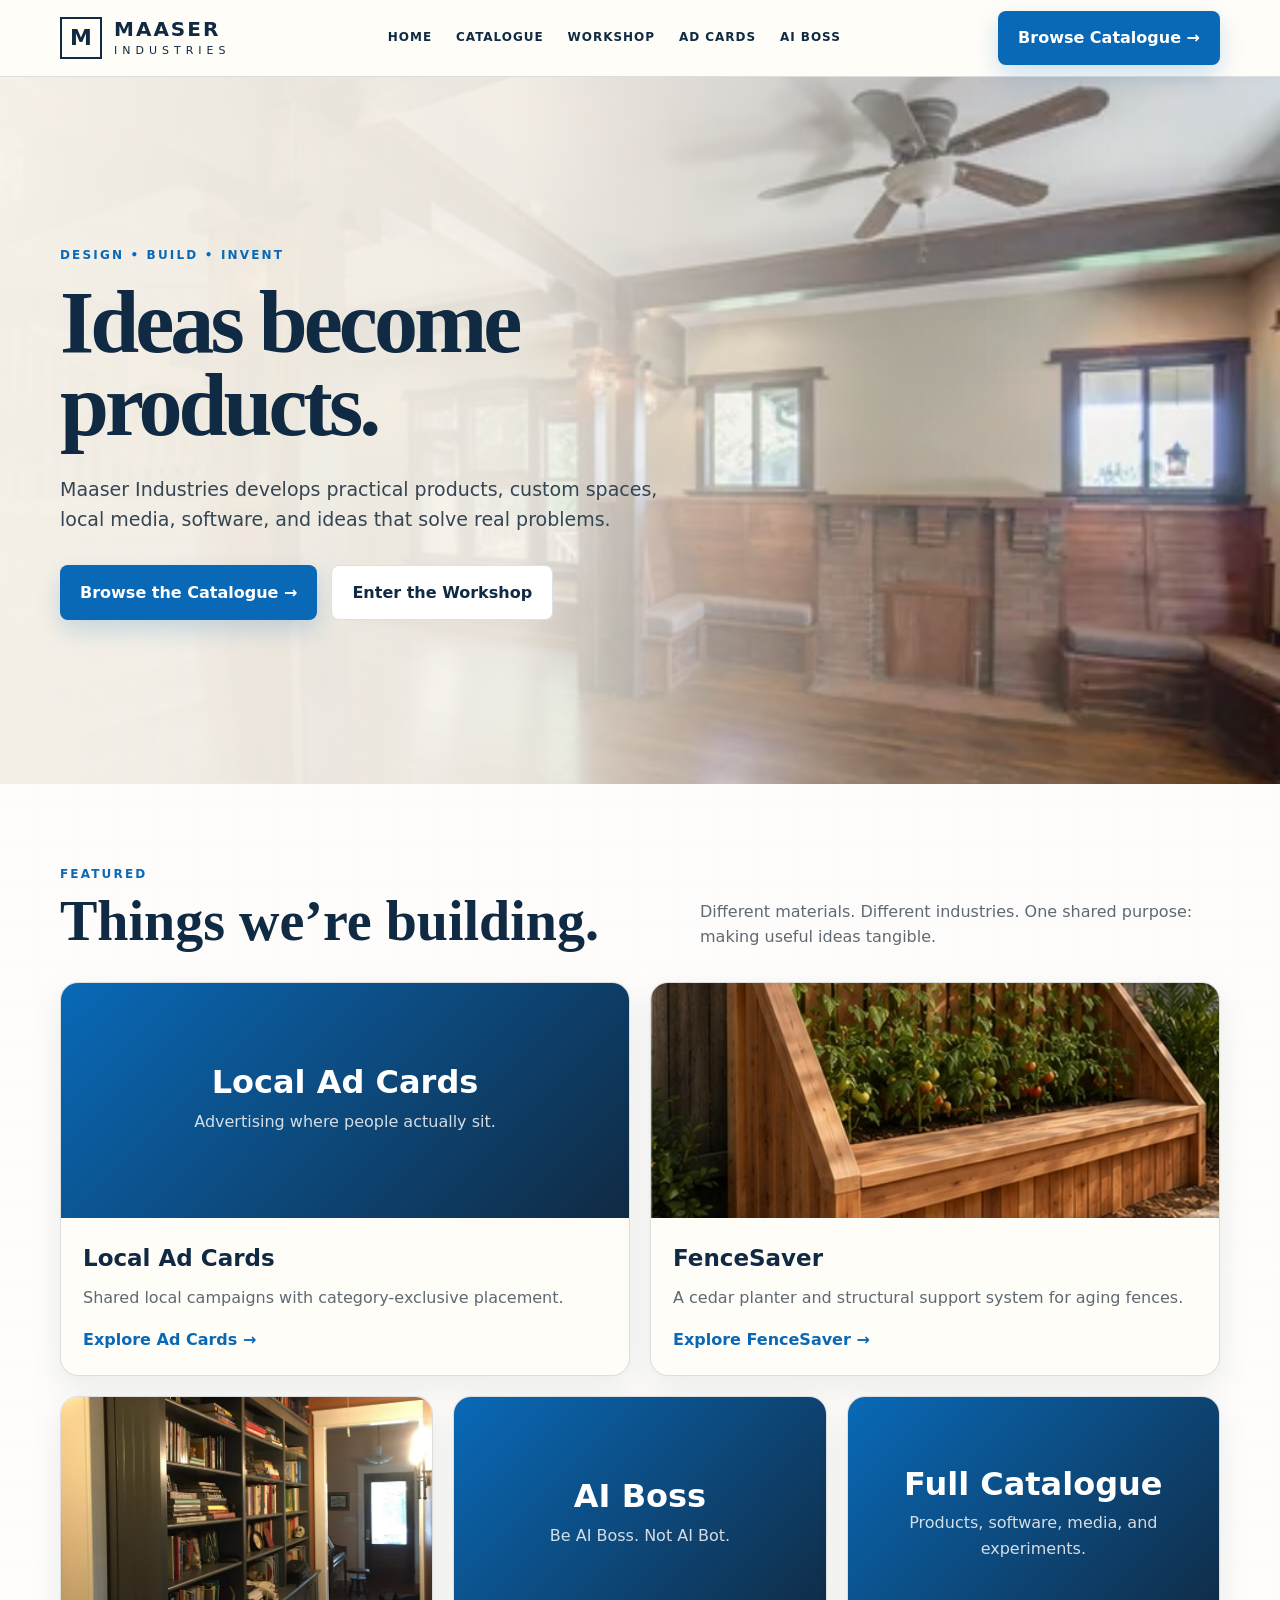
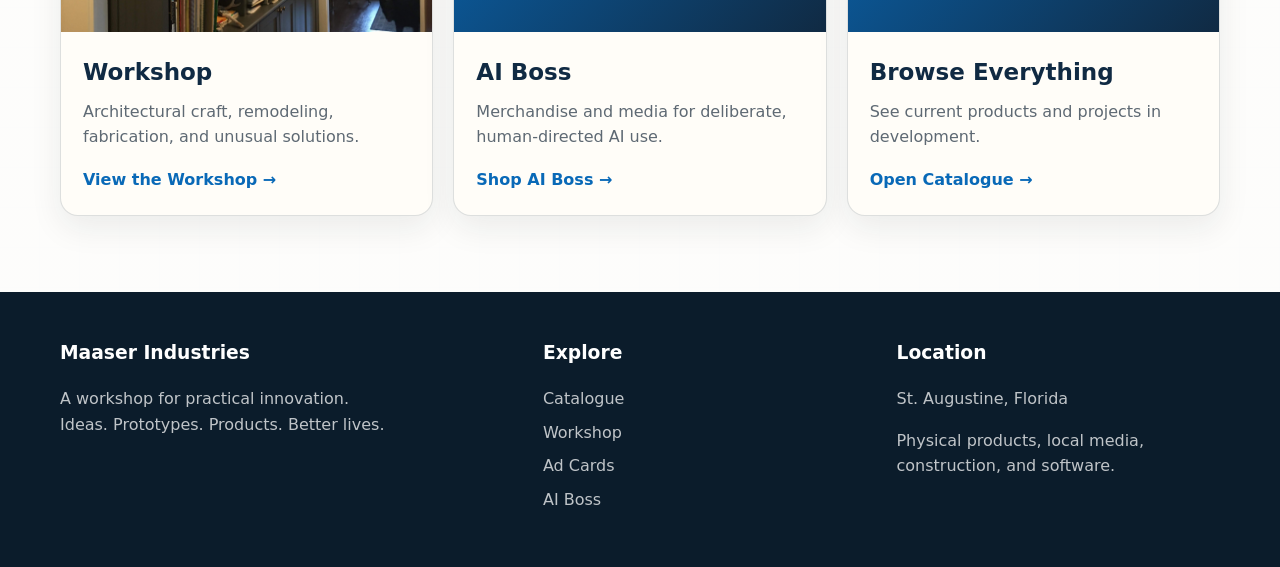
==== commit 99fda214: "Add files via upload" ====
--- a/index.html
+++ b/index.html
@@ -1,176 +1,26 @@
-<!DOCTYPE html>
+<!doctype html>
 <html lang="en">
 <head>
-  <meta charset="UTF-8">
-  <meta name="viewport" content="width=device-width, initial-scale=1.0">
-  <title>Maaser Industries | Design • Build • Invent</title>
-  <meta name="description" content="Maaser Industries develops practical products, custom spaces, local media, software, and ideas that solve real problems.">
-  <style>
-    :root{
-      --navy:#102a43;--blue:#0969b7;--cream:#f5f0e7;--paper:#fffdf8;
-      --ink:#17212b;--muted:#5e6973;--line:rgba(16,42,67,.14);
-      --shadow:0 18px 45px rgba(30,42,50,.12);--radius:18px
-    }
-    *{box-sizing:border-box}
-    html{scroll-behavior:smooth}
-    body{
-      margin:0;color:var(--ink);line-height:1.6;
-      font-family:Inter,ui-sans-serif,system-ui,-apple-system,BlinkMacSystemFont,"Segoe UI",sans-serif;
-      background:
-        linear-gradient(rgba(255,255,255,.84),rgba(255,255,255,.84)),
-        repeating-linear-gradient(0deg,transparent 0,transparent 39px,rgba(9,105,183,.05) 40px),
-        repeating-linear-gradient(90deg,transparent 0,transparent 39px,rgba(9,105,183,.05) 40px),
-        var(--cream)
-    }
-    img{max-width:100%}
-    a{color:inherit}
-    .container{width:min(1180px,calc(100% - 36px));margin:auto}
-
-    .site-header{
-      position:sticky;top:0;z-index:100;background:rgba(255,253,248,.94);
-      backdrop-filter:blur(14px);border-bottom:1px solid var(--line)
-    }
-    .nav{min-height:76px;display:flex;align-items:center;justify-content:space-between;gap:24px}
-    .brand{display:flex;align-items:center;gap:12px;color:var(--navy);text-decoration:none}
-    .brand-mark{width:42px;height:42px;display:grid;place-items:center;border:2px solid var(--navy);font-weight:900;font-size:22px}
-    .brand-text{line-height:1.05}
-    .brand-text strong{display:block;font-size:20px;letter-spacing:2px}
-    .brand-text span{display:block;margin-top:5px;font-size:11px;letter-spacing:5px}
-    .nav-links{display:flex;align-items:center;gap:28px}
-    .nav-links a{text-decoration:none;text-transform:uppercase;font-weight:750;letter-spacing:.08em;font-size:12px;color:var(--navy)}
-    .nav-links a:hover{color:var(--blue)}
-    .nav-button,.button{
-      display:inline-flex;align-items:center;justify-content:center;gap:10px;border-radius:7px;
-      text-decoration:none;font-weight:800;letter-spacing:.03em;
-      transition:transform .2s ease,box-shadow .2s ease
-    }
-    .nav-button{padding:12px 18px;color:white;background:var(--blue);box-shadow:0 8px 20px rgba(9,105,183,.2)}
-    .nav-button:hover,.button:hover{transform:translateY(-2px)}
-
-    .hero{
-      position:relative;min-height:680px;display:flex;align-items:center;overflow:hidden;
-      background:
-        linear-gradient(90deg,rgba(247,243,234,.98) 0%,rgba(247,243,234,.92) 38%,rgba(247,243,234,.35) 67%,rgba(247,243,234,.08) 100%),
-        url("Images/Fifth%20beams_02.WEBP") center/cover no-repeat
-    }
-    .hero::before{
-      content:"";position:absolute;inset:0;opacity:.22;pointer-events:none;
-      background:
-        linear-gradient(115deg,transparent 46%,rgba(9,105,183,.18) 47%,transparent 48%),
-        linear-gradient(25deg,transparent 60%,rgba(9,105,183,.14) 61%,transparent 62%);
-      background-size:220px 220px,280px 280px
-    }
-    .hero-content{position:relative;z-index:2;width:min(660px,100%);padding:85px 0 100px}
-    .eyebrow,.small-label{color:var(--blue);text-transform:uppercase;font-size:12px;font-weight:900;letter-spacing:.18em}
-    .eyebrow{margin:0 0 18px;font-size:13px}
-    .hero h1{max-width:650px;margin:0;color:var(--navy);font-family:Georgia,"Times New Roman",serif;font-size:clamp(52px,8vw,92px);line-height:.95;letter-spacing:-.045em}
-    .hero-script{display:block;margin-top:18px;color:var(--blue);font-family:"Brush Script MT","Segoe Script",cursive;font-size:clamp(36px,5vw,62px);font-weight:400;line-height:1.05;letter-spacing:0}
-    .hero-copy{max-width:610px;margin:30px 0 0;color:#344553;font-size:19px}
-    .hero-actions{display:flex;flex-wrap:wrap;gap:14px;margin-top:34px}
-    .button{padding:15px 22px;color:white;background:var(--blue);box-shadow:0 10px 25px rgba(9,105,183,.22)}
-    .button.secondary{color:var(--navy);background:rgba(255,255,255,.8);border:1px solid rgba(16,42,67,.18);box-shadow:none}
-
-    section{padding:84px 0}
-    .section-heading{display:flex;justify-content:space-between;align-items:end;gap:30px;margin-bottom:34px}
-    .section-heading h2{margin:5px 0 0;color:var(--navy);font-family:Georgia,"Times New Roman",serif;font-size:clamp(38px,5vw,58px);line-height:1.05}
-    .section-heading p{max-width:510px;margin:0;color:var(--muted)}
-
-    .projects{background:rgba(255,253,248,.84);border-top:1px solid var(--line);border-bottom:1px solid var(--line)}
-    .project-grid{display:grid;grid-template-columns:repeat(12,1fr);gap:20px}
-    .project-card{
-      grid-column:span 4;position:relative;overflow:hidden;min-height:390px;display:flex;flex-direction:column;
-      background:var(--paper);border:1px solid rgba(16,42,67,.12);border-radius:var(--radius);
-      box-shadow:0 12px 35px rgba(24,35,42,.08);transition:transform .25s ease,box-shadow .25s ease
-    }
-    .project-card:hover{transform:translateY(-5px);box-shadow:var(--shadow)}
-    .project-card.wide{grid-column:span 6}
-    .project-image{width:100%;height:235px;display:block;object-fit:cover;background:#d9d5ca}
-    .project-content{padding:23px 23px 25px;display:flex;flex:1;flex-direction:column}
-    .project-content h3{margin:0 0 8px;color:var(--navy);font-size:23px;line-height:1.15}
-    .project-content p{margin:0;color:var(--muted)}
-    .project-link{display:inline-flex;align-items:center;gap:8px;margin-top:auto;padding-top:19px;color:var(--blue);text-decoration:none;font-weight:800}
-    .placeholder-image{
-      height:235px;display:grid;place-items:center;padding:35px;color:white;text-align:center;
-      background:linear-gradient(135deg,rgba(9,105,183,.92),rgba(16,42,67,.98))
-    }
-    .placeholder-image strong{display:block;font-size:34px;line-height:1.05}
-    .placeholder-image span{display:block;margin-top:10px;opacity:.76}
-
-    .work-grid{display:grid;grid-template-columns:1.2fr .8fr;gap:22px}
-    .work-large,.work-small{position:relative;overflow:hidden;border-radius:var(--radius);box-shadow:var(--shadow)}
-    .work-large{min-height:650px}.work-small{min-height:314px}
-    .work-stack{display:grid;grid-template-rows:1fr 1fr;gap:22px}
-    .work-grid img{position:absolute;inset:0;width:100%;height:100%;object-fit:cover}
-    .work-caption{position:absolute;inset:auto 0 0;padding:50px 24px 22px;color:white;background:linear-gradient(transparent,rgba(10,19,27,.9))}
-    .work-caption h3{margin:0 0 5px;font-size:25px}.work-caption p{margin:0;opacity:.86}
-
-    .process{color:white;background:var(--navy)}
-    .process .small-label{color:#86c5f4}.process .section-heading h2{color:white}.process .section-heading p{color:rgba(255,255,255,.72)}
-    .process-grid{display:grid;grid-template-columns:repeat(5,1fr);gap:16px}
-    .process-step{padding:24px 20px;border:1px solid rgba(255,255,255,.15);border-radius:14px;background:rgba(255,255,255,.055)}
-    .step-number{width:44px;height:44px;display:grid;place-items:center;margin-bottom:20px;color:#a8d8fb;border:1px solid rgba(255,255,255,.32);border-radius:50%;font-weight:900}
-    .process-step h3{margin:0 0 8px;color:white;font-size:17px}.process-step p{margin:0;color:rgba(255,255,255,.7);font-size:14px}
-
-    .journal-grid{display:grid;grid-template-columns:1fr 1fr;align-items:stretch;gap:25px}
-    .journal-copy,.journal-image{overflow:hidden;border-radius:var(--radius);box-shadow:var(--shadow)}
-    .journal-copy{padding:42px;background:var(--paper);border:1px solid var(--line)}
-    .journal-copy h2{margin:6px 0 18px;color:var(--navy);font-family:Georgia,"Times New Roman",serif;font-size:45px;line-height:1.04}
-    .journal-copy p{color:var(--muted)}
-    .check-list{display:grid;gap:13px;margin:25px 0 0;padding:0;list-style:none}
-    .check-list li{position:relative;padding-left:31px;font-weight:650}
-    .check-list li::before{content:"✓";position:absolute;left:0;top:0;width:21px;height:21px;display:grid;place-items:center;color:white;background:#5f8c45;border-radius:50%;font-size:13px}
-    .journal-image{position:relative;min-height:470px}
-    .journal-image img{position:absolute;inset:0;width:100%;height:100%;object-fit:cover}
-
-    footer{padding:52px 0 35px;color:rgba(255,255,255,.74);background:#0b1c2b}
-    .footer-grid{display:grid;grid-template-columns:1.5fr 1fr 1fr;gap:35px}
-    footer h3{margin-top:0;color:white}
-    footer a{display:block;margin:8px 0;color:rgba(255,255,255,.73);text-decoration:none}
-    footer a:hover{color:white}
-    .copyright{margin-top:35px;padding-top:22px;border-top:1px solid rgba(255,255,255,.12);font-size:13px}
-
-    @media (max-width:920px){
-      .nav-links{display:none}
-      .hero{
-        min-height:720px;align-items:end;
-        background:
-          linear-gradient(0deg,rgba(247,243,234,.98) 0%,rgba(247,243,234,.91) 45%,rgba(247,243,234,.25) 100%),
-          url("Images/Fifth%20beams_02.WEBP") center/cover no-repeat
-      }
-      .hero-content{padding:300px 0 70px}
-      .project-card,.project-card.wide{grid-column:span 6}
-      .work-grid,.journal-grid{grid-template-columns:1fr}
-      .work-large{min-height:530px}
-      .process-grid{grid-template-columns:repeat(2,1fr)}
-      .footer-grid{grid-template-columns:1fr 1fr}
-    }
-    @media (max-width:610px){
-      .container{width:min(100% - 26px,1180px)}
-      .brand-text strong{font-size:16px}.brand-text span{font-size:9px}
-      .nav-button{padding:10px 12px;font-size:11px}
-      .hero{min-height:670px}.hero-content{padding:260px 0 55px}.hero-copy{font-size:16px}
-      section{padding:62px 0}
-      .section-heading{display:block}.section-heading p{margin-top:15px}
-      .project-card,.project-card.wide{grid-column:1/-1}
-      .project-image,.placeholder-image{height:225px}
-      .process-grid{grid-template-columns:1fr}
-      .journal-copy{padding:28px 22px}
-      .footer-grid{grid-template-columns:1fr}
-    }
-  </style>
+  <meta charset="utf-8">
+  <meta name="viewport" content="width=device-width,initial-scale=1">
+  <title>Maaser Industries</title>
+  <link rel="stylesheet" href="styles.css">
 </head>
 <body>
 <header class="site-header">
   <div class="container nav">
-    <a class="brand" href="#">
+    <a class="brand" href="index.html">
       <div class="brand-mark">M</div>
       <div class="brand-text"><strong>MAASER</strong><span>INDUSTRIES</span></div>
     </a>
     <nav class="nav-links">
-      <a href="#">Home</a><a href="#projects">Projects</a><a href="#work">Selected Work</a>
-      <a href="#process">Process</a><a href="#journal">Build Journal</a>
+      <a href="index.html">Home</a>
+      <a href="catalog.html">Catalogue</a>
+      <a href="custom-work.html">Workshop</a>
+      <a href="mailers.html">Ad Cards</a>
+      <a href="aiboss.html">AI Boss</a>
     </nav>
-    <a class="nav-button" href="#projects">Explore Projects →</a>
+    <a class="button" href="catalog.html">Browse Catalogue →</a>
   </div>
 </header>
 
@@ -178,135 +28,54 @@
   <section class="hero">
     <div class="container">
       <div class="hero-content">
-        <p class="eyebrow">Design • Build • Invent</p>
-        <h1>Ideas become products.<span class="hero-script">Products improve lives.</span></h1>
+        <span class="eyebrow">Design • Build • Invent</span>
+        <h1>Ideas become products.</h1>
         <p class="hero-copy">Maaser Industries develops practical products, custom spaces, local media, software, and ideas that solve real problems.</p>
         <div class="hero-actions">
-          <a class="button" href="#projects">Explore Our Projects →</a>
-          <a class="button secondary" href="#work">See What We Build</a>
+          <a class="button" href="catalog.html">Browse the Catalogue →</a>
+          <a class="button secondary" href="custom-work.html">Enter the Workshop</a>
         </div>
       </div>
     </div>
   </section>
-
-  <section class="projects" id="projects">
+  <section>
     <div class="container">
       <div class="section-heading">
-        <div><span class="small-label">Featured Projects</span><h2>Things we’re building.</h2></div>
+        <div><span class="small-label">Featured</span><h2>Things we’re building.</h2></div>
         <p>Different materials. Different industries. One shared purpose: making useful ideas tangible.</p>
       </div>
-      <div class="project-grid">
-        <article class="project-card wide">
-          <div class="placeholder-image"><div><strong>Ad Cards</strong><span>Local advertising where people actually sit.</span></div></div>
-          <div class="project-content"><h3>Local Ad Cards</h3><p>Shared local mailers and restaurant cards that give businesses category-exclusive advertising at an accessible price.</p><a class="project-link" href="#">Explore Ad Cards →</a></div>
-        </article>
-
-        <article class="project-card wide">
-          <img class="project-image" src="Images/FenceSaver%20perspective%20.jpeg" alt="FenceSaver cedar planter and fence support system">
-          <div class="project-content"><h3>FenceSaver</h3><p>A cedar planter and structural support system designed to strengthen aging fences while adding privacy and garden space.</p><a class="project-link" href="#">Explore FenceSaver →</a></div>
-        </article>
-
-        <article class="project-card">
-          <img class="project-image" src="Images/Maroni%20library_03.JPG" alt="Custom built-in library cabinetry">
-          <div class="project-content"><h3>Architectural Craft</h3><p>Built-ins, millwork, tile, custom fabrication, and design/build solutions for difficult spaces.</p><a class="project-link" href="#work">See Selected Work →</a></div>
-        </article>
-
-        <article class="project-card">
-          <img class="project-image" src="Images/Zemel_01.JPG" alt="Custom architectural interior woodworking">
-          <div class="project-content"><h3>Custom Spaces</h3><p>Thoughtfully designed interiors shaped around how people actually live, work, and move through a space.</p><a class="project-link" href="#work">View Craftsmanship →</a></div>
-        </article>
-
-        <article class="project-card">
-          <div class="placeholder-image"><div><strong>AI Boss</strong><span>Be AI Boss. Not AI Bot.</span></div></div>
-          <div class="project-content"><h3>AI Boss</h3><p>Tools, ideas, education, and merchandise for people who want to use AI deliberately rather than be directed by it.</p><a class="project-link" href="#">Explore AI Boss →</a></div>
-        </article>
-
-        <article class="project-card">
-          <div class="placeholder-image"><div><strong>ManualMe</strong><span>Instructions that finally make sense.</span></div></div>
-          <div class="project-content"><h3>ManualMe</h3><p>Visual product manuals translated into clear written instructions that ordinary people can actually follow.</p><a class="project-link" href="#">Follow Development →</a></div>
-        </article>
-
-        <article class="project-card">
-          <div class="placeholder-image"><div><strong>Spot the Bot</strong><span>Can you tell AI from humans?</span></div></div>
-          <div class="project-content"><h3>Spot the Bot</h3><p>A game and learning experience designed to sharpen AI literacy through human-versus-machine identification challenges.</p><a class="project-link" href="#">Coming Soon →</a></div>
-        </article>
-      </div>
-    </div>
-  </section>
-
-  <section id="work">
-    <div class="container">
-      <div class="section-heading">
-        <div><span class="small-label">Selected Work</span><h2>Design made tangible.</h2></div>
-        <p>These projects demonstrate the same process behind every Maaser product: understand the problem, design the solution, and build it well.</p>
-      </div>
-      <div class="work-grid">
-        <article class="work-large">
-          <img src="Images/Fifth%20bath_02.WEBP" alt="Custom luxury bathroom">
-          <div class="work-caption"><h3>Custom Architectural Remodeling</h3><p>Materials, geometry, craftsmanship, and function considered together.</p></div>
-        </article>
-        <div class="work-stack">
-          <article class="work-small">
-            <img src="Images/Cabinet%20stair_01.WEBP" alt="Custom staircase with integrated cabinetry">
-            <div class="work-caption"><h3>Built-In Solutions</h3><p>Storage and architecture designed as one system.</p></div>
-          </article>
-          <article class="work-small">
-            <img src="Images/Zemel_02.JPG" alt="Custom woodworking and architectural details">
-            <div class="work-caption"><h3>Furniture-Grade Craft</h3><p>Details that could not simply be purchased.</p></div>
-          </article>
-        </div>
-      </div>
-    </div>
-  </section>
-
-  <section class="process" id="process">
-    <div class="container">
-      <div class="section-heading">
-        <div><span class="small-label">Our Process</span><h2>Conversation precedes creation.</h2></div>
-        <p>Useful things begin by understanding the real problem before deciding what should be built.</p>
-      </div>
-      <div class="process-grid">
-        <article class="process-step"><div class="step-number">01</div><h3>Conversation</h3><p>We begin with questions, observations, and the actual needs of the user.</p></article>
-        <article class="process-step"><div class="step-number">02</div><h3>Design</h3><p>The idea becomes a sketch, model, plan, workflow, or prototype.</p></article>
-        <article class="process-step"><div class="step-number">03</div><h3>Build</h3><p>We choose the right materials and transform the concept into reality.</p></article>
-        <article class="process-step"><div class="step-number">04</div><h3>Test</h3><p>Real-world use reveals what works, what does not, and what should improve.</p></article>
-        <article class="process-step"><div class="step-number">05</div><h3>Launch</h3><p>The finished idea becomes something useful, repeatable, and scalable.</p></article>
-      </div>
-    </div>
-  </section>
-
-  <section id="journal">
-    <div class="container">
-      <div class="journal-grid">
-        <div class="journal-copy">
-          <span class="small-label">Building in Public</span>
-          <h2>Follow the work from idea to launch.</h2>
-          <p>Maaser Industries documents the process—not only the finished result. Sketches, experiments, prototypes, failures, refinements, and field tests are part of the story.</p>
-          <ul class="check-list">
-            <li>Local mailer validation underway</li>
-            <li>Physical products in development</li>
-            <li>New software concepts being prototyped</li>
-            <li>Architectural projects built in the real world</li>
-          </ul>
-          <div class="hero-actions"><a class="button" href="#">Follow the Journey →</a></div>
-        </div>
-        <div class="journal-image">
-          <img src="Images/Fifth%20up%20bath_02.WEBP" alt="Maaser Industries project in progress">
-        </div>
+      <div class="grid">
+        <a class="card wide" href="mailers.html">
+          <div class="card-visual"><div><strong>Local Ad Cards</strong><span>Advertising where people actually sit.</span></div></div>
+          <div class="card-copy"><h3>Local Ad Cards</h3><p>Shared local campaigns with category-exclusive placement.</p><span class="link">Explore Ad Cards →</span></div>
+        </a>
+        <a class="card wide" href="fencesaver.html">
+          <img src="Images/FenceSaver%20perspective%20.jpeg" alt="FenceSaver">
+          <div class="card-copy"><h3>FenceSaver</h3><p>A cedar planter and structural support system for aging fences.</p><span class="link">Explore FenceSaver →</span></div>
+        </a>
+        <a class="card" href="custom-work.html">
+          <img src="Images/Maroni%20library_03.JPG" alt="Custom built-in library">
+          <div class="card-copy"><h3>Workshop</h3><p>Architectural craft, remodeling, fabrication, and unusual solutions.</p><span class="link">View the Workshop →</span></div>
+        </a>
+        <a class="card" href="aiboss.html">
+          <div class="card-visual"><div><strong>AI Boss</strong><span>Be AI Boss. Not AI Bot.</span></div></div>
+          <div class="card-copy"><h3>AI Boss</h3><p>Merchandise and media for deliberate, human-directed AI use.</p><span class="link">Shop AI Boss →</span></div>
+        </a>
+        <a class="card" href="catalog.html">
+          <div class="card-visual"><div><strong>Full Catalogue</strong><span>Products, software, media, and experiments.</span></div></div>
+          <div class="card-copy"><h3>Browse Everything</h3><p>See current products and projects in development.</p><span class="link">Open Catalogue →</span></div>
+        </a>
       </div>
     </div>
   </section>
 </main>
 
 <footer>
-  <div class="container">
-    <div class="footer-grid">
-      <div><h3>Maaser Industries</h3><p>A workshop for practical innovation.<br>Ideas. Prototypes. Products. Better lives.</p></div>
-      <div><h3>Explore</h3><a href="#projects">Projects</a><a href="#work">Selected Work</a><a href="#process">Our Process</a><a href="#journal">Build Journal</a></div>
-      <div><h3>Location</h3><p>St. Augustine, Florida</p><p>Physical products, local media, construction, and software.</p></div>
-    </div>
-    <div class="copyright">© 2026 Maaser Industries. Built in public.</div>
+  <div class="container footer-grid">
+    <div><h3>Maaser Industries</h3><p>A workshop for practical innovation.<br>Ideas. Prototypes. Products. Better lives.</p></div>
+    <div><h3>Explore</h3><a href="catalog.html">Catalogue</a><a href="custom-work.html">Workshop</a><a href="mailers.html">Ad Cards</a><a href="aiboss.html">AI Boss</a></div>
+    <div><h3>Location</h3><p>St. Augustine, Florida</p><p>Physical products, local media, construction, and software.</p></div>
   </div>
 </footer>
 </body>
-</html>
+</html>
--- a/styles.css
+++ b/styles.css
@@ -0,0 +1,119 @@
+:root{
+  --navy:#102a43;
+  --blue:#0969b7;
+  --cream:#f5f0e7;
+  --paper:#fffdf8;
+  --ink:#17212b;
+  --muted:#5e6973;
+  --line:rgba(16,42,67,.14);
+  --shadow:0 16px 38px rgba(30,42,50,.12);
+  --radius:18px;
+}
+*{box-sizing:border-box}
+html{scroll-behavior:smooth}
+body{
+  margin:0;
+  color:var(--ink);
+  line-height:1.6;
+  font-family:Inter,ui-sans-serif,system-ui,-apple-system,BlinkMacSystemFont,"Segoe UI",sans-serif;
+  background:
+    linear-gradient(rgba(255,255,255,.84),rgba(255,255,255,.84)),
+    repeating-linear-gradient(0deg,transparent 0,transparent 39px,rgba(9,105,183,.05) 40px),
+    repeating-linear-gradient(90deg,transparent 0,transparent 39px,rgba(9,105,183,.05) 40px),
+    var(--cream);
+}
+img{display:block;max-width:100%}
+a{color:inherit}
+.container{width:min(1160px,calc(100% - 34px));margin:auto}
+.site-header{
+  position:sticky;top:0;z-index:100;
+  background:rgba(255,253,248,.95);
+  backdrop-filter:blur(14px);
+  border-bottom:1px solid var(--line);
+}
+.nav{min-height:76px;display:flex;align-items:center;justify-content:space-between;gap:22px}
+.brand{display:flex;align-items:center;gap:12px;text-decoration:none;color:var(--navy)}
+.brand-mark{width:42px;height:42px;display:grid;place-items:center;border:2px solid var(--navy);font-weight:900;font-size:22px}
+.brand-text{line-height:1.05}
+.brand-text strong{display:block;font-size:20px;letter-spacing:2px}
+.brand-text span{display:block;margin-top:5px;font-size:11px;letter-spacing:5px}
+.nav-links{display:flex;align-items:center;gap:24px}
+.nav-links a{text-decoration:none;text-transform:uppercase;font-weight:800;letter-spacing:.08em;font-size:12px;color:var(--navy)}
+.nav-links a:hover{color:var(--blue)}
+.button{
+  display:inline-flex;align-items:center;justify-content:center;
+  padding:14px 20px;border-radius:8px;text-decoration:none;
+  font-weight:850;background:var(--blue);color:white;
+  box-shadow:0 10px 24px rgba(9,105,183,.2);
+}
+.button.secondary{background:white;color:var(--navy);border:1px solid var(--line);box-shadow:none}
+.hero{
+  position:relative;min-height:650px;display:flex;align-items:center;overflow:hidden;
+  background:
+    linear-gradient(90deg,rgba(247,243,234,.98) 0%,rgba(247,243,234,.91) 40%,rgba(247,243,234,.3) 70%,rgba(247,243,234,.06) 100%),
+    url("Images/Fifth%20beams_02.WEBP") center/cover no-repeat;
+}
+.hero-content{width:min(660px,100%);padding:88px 0}
+.eyebrow,.small-label{color:var(--blue);text-transform:uppercase;font-weight:900;letter-spacing:.18em;font-size:12px}
+.hero h1,.page-hero h1,.section-heading h2{font-family:Georgia,"Times New Roman",serif;color:var(--navy)}
+.hero h1{margin:14px 0 0;font-size:clamp(52px,8vw,88px);line-height:.95;letter-spacing:-.045em}
+.hero-copy{max-width:610px;margin-top:26px;color:#344553;font-size:19px}
+.hero-actions{display:flex;flex-wrap:wrap;gap:14px;margin-top:30px}
+section{padding:76px 0}
+.section-heading{display:flex;justify-content:space-between;align-items:end;gap:28px;margin-bottom:32px}
+.section-heading h2{margin:6px 0 0;font-size:clamp(38px,5vw,56px);line-height:1.04}
+.section-heading p{max-width:520px;margin:0;color:var(--muted)}
+.grid{display:grid;grid-template-columns:repeat(12,1fr);gap:20px}
+.card{
+  grid-column:span 4;overflow:hidden;background:var(--paper);
+  border:1px solid var(--line);border-radius:var(--radius);
+  box-shadow:0 12px 32px rgba(24,35,42,.08);
+  text-decoration:none;transition:.25s ease;
+}
+.card:hover{transform:translateY(-4px);box-shadow:var(--shadow)}
+.card.wide{grid-column:span 6}
+.card img,.card-visual{width:100%;height:235px;object-fit:cover}
+.card-visual{display:grid;place-items:center;padding:26px;text-align:center;color:white;background:linear-gradient(135deg,var(--blue),var(--navy))}
+.card-visual strong{display:block;font-size:32px;line-height:1.05}
+.card-visual span{display:block;margin-top:9px;opacity:.82}
+.card-copy{padding:22px}
+.card-copy h3{margin:0 0 8px;color:var(--navy);font-size:23px}
+.card-copy p{margin:0;color:var(--muted)}
+.card-copy .link{display:inline-block;margin-top:17px;color:var(--blue);font-weight:850}
+.card.disabled{cursor:default}
+.card.disabled:hover{transform:none;box-shadow:0 12px 32px rgba(24,35,42,.08)}
+.page-hero{padding:86px 0 62px;background:linear-gradient(135deg,#f8f3e8,#fff 52%,#eaf4fb)}
+.page-hero h1{font-size:clamp(46px,7vw,76px);line-height:.98;margin:12px 0 17px}
+.page-hero p{max-width:760px;color:#344553;font-size:19px}
+.two-col{display:grid;grid-template-columns:1fr 1fr;gap:24px}
+.panel{padding:30px;background:var(--paper);border:1px solid var(--line);border-radius:var(--radius);box-shadow:var(--shadow)}
+.gallery{display:grid;grid-template-columns:1.2fr .8fr;gap:20px}
+.gallery-main,.gallery-side{position:relative;overflow:hidden;border-radius:var(--radius);box-shadow:var(--shadow)}
+.gallery-main{min-height:600px}
+.gallery-side{min-height:290px}
+.gallery-stack{display:grid;grid-template-rows:1fr 1fr;gap:20px}
+.gallery img{position:absolute;inset:0;width:100%;height:100%;object-fit:cover}
+footer{padding:46px 0;background:#0b1c2b;color:rgba(255,255,255,.74)}
+.footer-grid{display:grid;grid-template-columns:1.4fr 1fr 1fr;gap:30px}
+footer h3{color:white;margin-top:0}
+footer a{display:block;text-decoration:none;margin:8px 0}
+@media(max-width:920px){
+  .nav-links{display:none}
+  .card,.card.wide{grid-column:span 6}
+  .two-col,.gallery{grid-template-columns:1fr}
+  .footer-grid{grid-template-columns:1fr 1fr}
+}
+@media(max-width:610px){
+  .container{width:min(100% - 26px,1160px)}
+  .brand-text strong{font-size:16px}
+  .brand-text span{font-size:9px}
+  .hero{min-height:620px;align-items:end;background:
+    linear-gradient(0deg,rgba(247,243,234,.98) 0%,rgba(247,243,234,.91) 48%,rgba(247,243,234,.2) 100%),
+    url("Images/Fifth%20beams_02.WEBP") center/cover no-repeat}
+  .hero-content{padding:250px 0 54px}
+  section{padding:56px 0}
+  .section-heading{display:block}
+  .section-heading p{margin-top:14px}
+  .card,.card.wide{grid-column:1/-1}
+  .footer-grid{grid-template-columns:1fr}
+}
